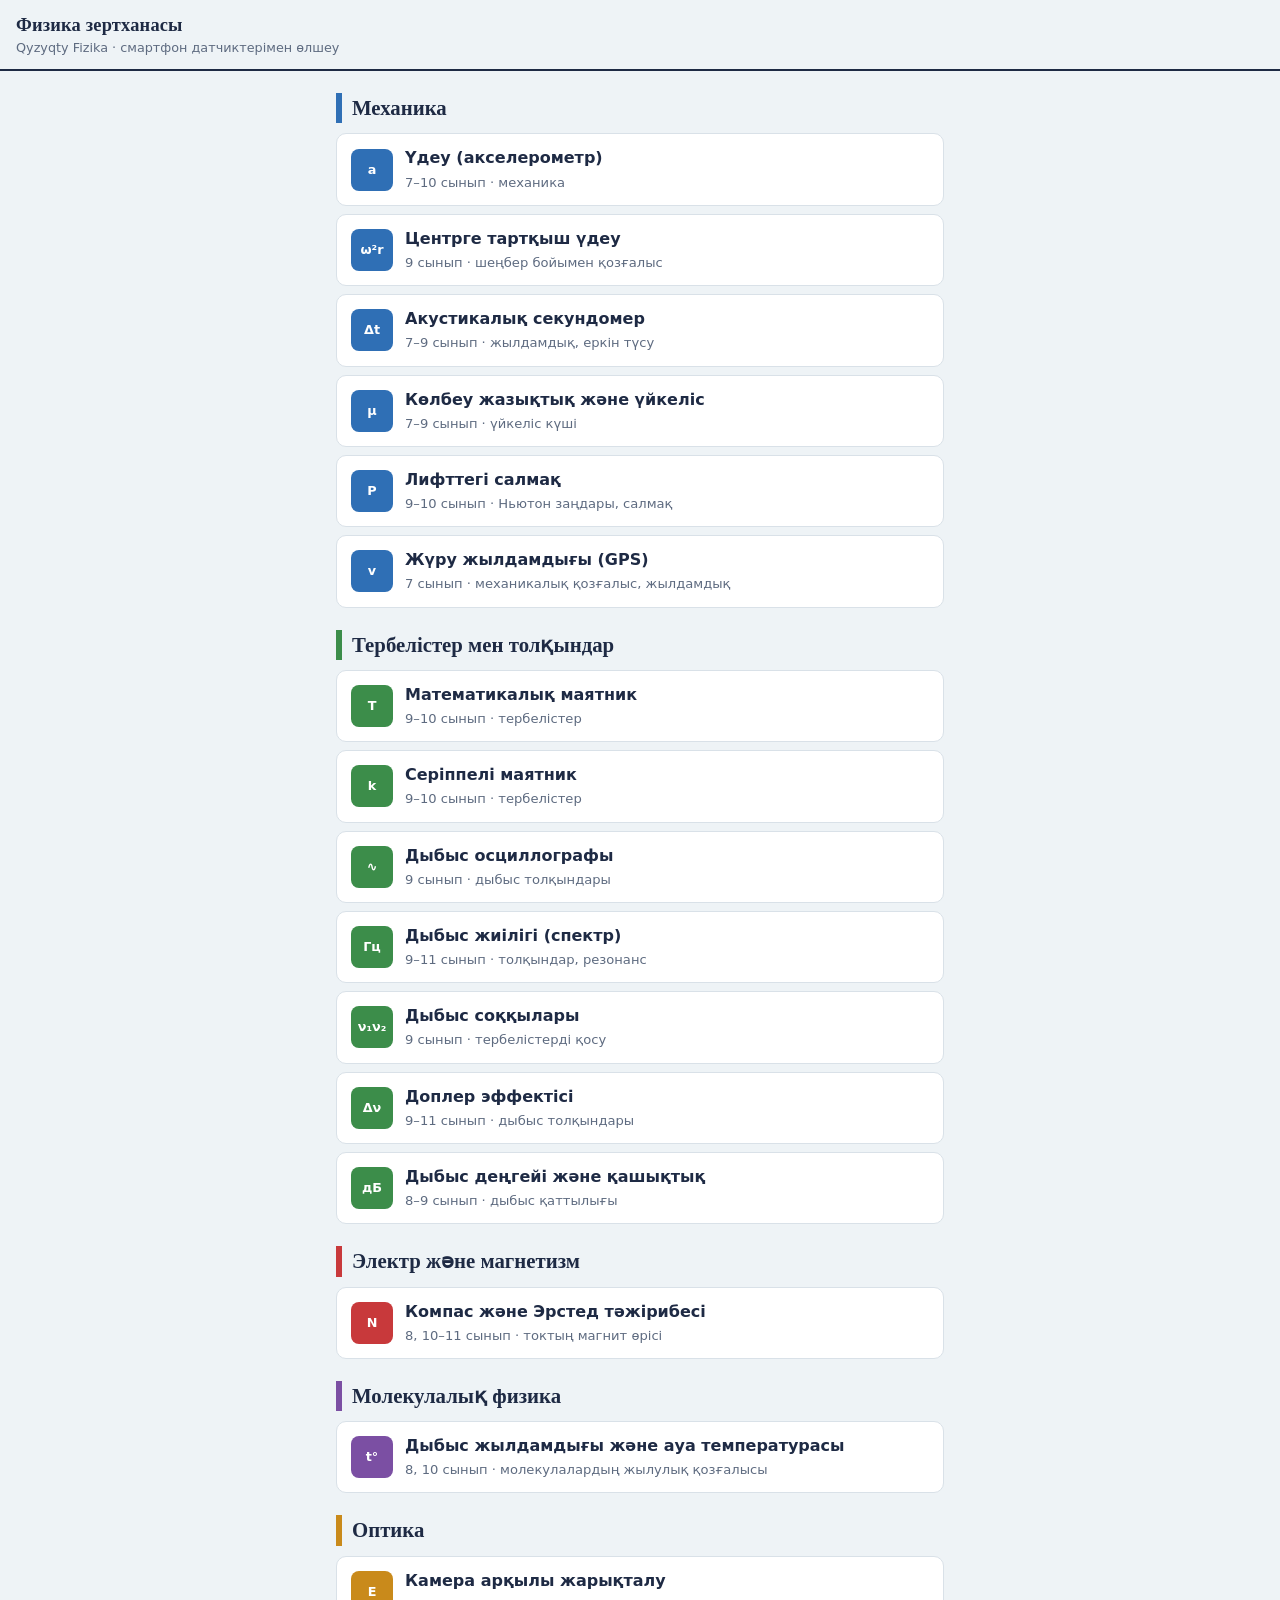
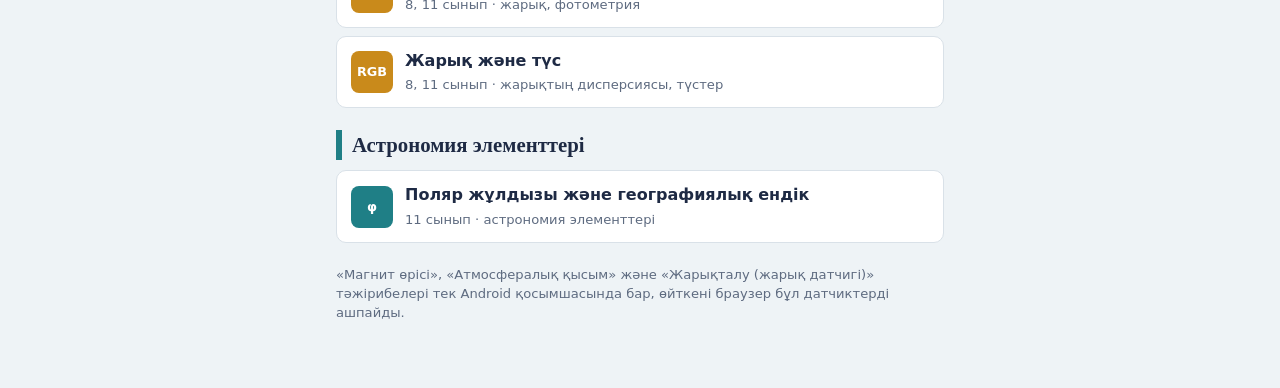
==== index.html @ 21f049c2 "FizLabKZ веб-нұсқасы (айфон үшін PWA) Co-Authored-By: Claude Opus 5.5 <noreply@anthropic.com> Claude" ====
<!DOCTYPE html>
<html lang="kk">
<head>
<meta charset="utf-8">
<meta name="viewport" content="width=device-width, initial-scale=1, maximum-scale=1, user-scalable=no">
<meta name="color-scheme" content="light">
<title>FizLabKZ — физика зертханасы</title>
<meta name="theme-color" content="#EEF3F6">
<meta name="apple-mobile-web-app-capable" content="yes">
<meta name="mobile-web-app-capable" content="yes">
<meta name="apple-mobile-web-app-title" content="FizLabKZ">
<meta name="apple-mobile-web-app-status-bar-style" content="default">
<link rel="manifest" href="manifest.webmanifest">
<link rel="icon" href="icon-192.png">
<link rel="apple-touch-icon" href="apple-touch-icon.png">
<style>
:root{
  --paper:#EEF3F6; --sheet:#FFFFFF; --ink:#1E2A44; --muted:#5E6B80;
  --grid:#D3E2EC; --grid2:#AFC8D8; --line:#D9E1E8;
  --blue:#2F6FB5; --red:#C8393B; --green:#3C8D4A; --violet:#7B4FA3; --ochre:#C98A1B;
  --sec:var(--blue);
}
*{box-sizing:border-box;margin:0;padding:0;-webkit-tap-highlight-color:transparent}
html,body{background:var(--paper);color:var(--ink);font-family:system-ui,Roboto,"Segoe UI",sans-serif;font-size:16px;line-height:1.45}
body{padding-bottom:40px}
button,input{font:inherit;color:inherit}
header{position:sticky;top:0;z-index:5;background:var(--paper);border-bottom:2px solid var(--ink);padding:12px 16px;display:flex;align-items:center;gap:12px}
header h1{font-family:"Noto Serif",Georgia,serif;font-size:1.15rem;font-weight:700;letter-spacing:.01em}
header p{font-size:.8rem;color:var(--muted)}
#back{display:none;border:2px solid var(--ink);background:var(--sheet);width:40px;height:40px;border-radius:50%;font-size:1.2rem;line-height:1}
main{max-width:640px;margin:0 auto;padding:16px}

/* home */
.sec{margin:6px 0 22px}
.sec h2{font-family:"Noto Serif",Georgia,serif;font-size:1.3rem;border-left:6px solid var(--c);padding-left:10px;margin-bottom:10px}
.sec .note{font-size:.85rem;color:var(--muted);margin:-4px 0 10px 16px}
.item{display:flex;width:100%;text-align:left;align-items:center;gap:12px;background:var(--sheet);border:1px solid var(--line);border-radius:10px;padding:12px 14px;margin-bottom:8px}
.item .ic{flex:0 0 42px;height:42px;border-radius:8px;display:grid;place-items:center;font-weight:700;color:#fff;background:var(--c);font-size:.8rem;text-align:center;line-height:1.1}
.item b{display:block;font-size:1rem}
.item span{font-size:.82rem;color:var(--muted)}

/* experiment */
.exp h2{font-family:"Noto Serif",Georgia,serif;font-size:1.45rem;line-height:1.25;margin-bottom:4px}
.exp .meta{font-size:.85rem;color:var(--muted);margin-bottom:12px}
details{background:var(--sheet);border:1px solid var(--line);border-radius:10px;padding:10px 14px;margin-bottom:10px}
summary{font-weight:600;cursor:pointer}
details p,details li{font-size:.92rem;margin-top:6px}
details ol{padding-left:20px}
.formula{font-family:"Noto Serif",Georgia,serif;font-style:italic;background:var(--paper);border-radius:6px;padding:4px 8px;display:inline-block;margin-top:6px}
.ctrl{display:flex;gap:8px;margin:12px 0 8px;flex-wrap:wrap}
.btn{border:2px solid var(--ink);background:var(--sheet);border-radius:999px;padding:10px 18px;font-weight:600}
.btn.main{background:var(--sec);border-color:var(--sec);color:#fff;flex:1}
.btn.main.on{background:var(--ink);border-color:var(--ink)}
.btn:disabled{opacity:.4}
.status{font-size:.85rem;color:var(--muted);min-height:1.2em;margin-bottom:8px}
.status.err{color:var(--red);font-weight:600}
.ro-grid{display:grid;grid-template-columns:repeat(auto-fit,minmax(130px,1fr));gap:8px;margin-bottom:10px}
.ro{background:var(--sheet);border:1px solid var(--line);border-top:4px solid var(--sec);border-radius:8px;padding:8px 10px}
.ro-l{font-size:.78rem;color:var(--muted)}
.ro-v span{font-size:1.5rem;font-weight:700;font-variant-numeric:tabular-nums}
.ro-v small{font-size:.8rem;color:var(--muted);margin-left:4px}
.ro.big .ro-v span{font-size:2rem;color:var(--sec)}
canvas{display:block;width:100%;background:var(--sheet);border:1px solid var(--grid2);border-radius:8px;margin-bottom:6px}
.legend{display:flex;gap:12px;flex-wrap:wrap;font-size:.8rem;margin-bottom:12px}
.legend i{display:inline-block;width:14px;height:4px;border-radius:2px;margin-right:4px;vertical-align:middle}
.inp{display:flex;align-items:center;gap:8px;background:var(--sheet);border:1px solid var(--line);border-radius:8px;padding:8px 12px;margin-bottom:8px}
.inp span{flex:1;font-size:.9rem}
.inp input{width:96px;border:none;border-bottom:2px solid var(--sec);background:transparent;text-align:right;font-size:1.1rem;font-weight:600;padding:2px}
.inp em{font-style:normal;color:var(--muted);width:40px;font-size:.85rem}
.chk{display:flex;align-items:center;gap:10px;font-size:.9rem;margin-bottom:8px}
.chk input{width:20px;height:20px;accent-color:var(--sec)}
.level{height:10px;background:var(--paper);border-radius:5px;overflow:hidden;margin-bottom:10px;position:relative}
.level div{height:100%;width:0;background:var(--sec)}
.level s{position:absolute;top:-2px;bottom:-2px;width:2px;background:var(--red)}
.log{background:var(--sheet);border:1px solid var(--line);border-radius:8px;padding:8px 12px;font-size:.9rem;font-variant-numeric:tabular-nums}
.log div{padding:3px 0;border-bottom:1px dashed var(--line)}
.log div:last-child{border:none}
.hint{font-size:.82rem;color:var(--muted);margin:4px 0 10px}
.swatch{height:44px;border-radius:8px;border:1px solid var(--grid2);margin-bottom:10px}
.status.info{color:var(--green);font-weight:600}
.install{background:var(--sheet);border:2px dashed var(--blue);border-radius:10px;padding:10px 14px;font-size:.88rem;margin-bottom:16px}
.install b{display:block;margin-bottom:2px}
header{padding-top:max(12px,env(safe-area-inset-top))}
input[type=range]{width:100%;accent-color:var(--sec);margin-bottom:10px}
</style>
</head>
<body>
<header>
  <button id="back" aria-label="Артқа">‹</button>
  <div><h1 id="htitle">Физика зертханасы</h1><p id="hsub">Qyzyqty Fizika · смартфон датчиктерімен өлшеу</p></div>
</header>
<main id="app"></main>

<script>
"use strict";
/* ---------- helpers ---------- */
const $app=document.getElementById('app');
function el(tag,cls,html){const e=document.createElement(tag);if(cls)e.className=cls;if(html!=null)e.innerHTML=html;return e;}
function fmt(v,d){return (v==null||!isFinite(v))?'—':v.toFixed(d);}
const DEG=Math.PI/180;

/* ---------- graph on millimetre paper ---------- */
class Graph{
  constructor(parent,series,opt){
    opt=opt||{};this.series=series;this.win=opt.win||10;this.unit=opt.unit||'';
    this.c=el('canvas');this.c.style.height=(opt.h||200)+'px';parent.appendChild(this.c);
    if(series.length>1||series[0].name){const lg=el('div','legend');series.forEach(s=>{lg.appendChild(el('span','',`<i style="background:${s.color}"></i>${s.name}`));});parent.appendChild(lg);}
    this.ctx=this.c.getContext('2d');this.clear();
  }
  size(){const r=this.c.getBoundingClientRect(),d=window.devicePixelRatio||1;
    if(this.c.width!==Math.round(r.width*d)){this.c.width=Math.round(r.width*d);this.c.height=Math.round(r.height*d);}
    this.ctx.setTransform(d,0,0,d,0,0);this.w=r.width;this.h=r.height;}
  clear(){this.t=[];this.d=this.series.map(()=>[]);this.dirty=true;}
  push(t,vals){this.t.push(t);vals.forEach((v,i)=>this.d[i].push(v));
    while(this.t.length&&this.t[0]<t-this.win){this.t.shift();this.d.forEach(a=>a.shift());}this.dirty=true;}
  paper(){const g=this.ctx,w=this.w,h=this.h;g.clearRect(0,0,w,h);
    for(let x=0;x<w;x+=8){g.strokeStyle=(x%40===0)?'#AFC8D8':'#E2ECF2';g.lineWidth=1;g.beginPath();g.moveTo(x+.5,0);g.lineTo(x+.5,h);g.stroke();}
    for(let y=0;y<h;y+=8){g.strokeStyle=(y%40===0)?'#AFC8D8':'#E2ECF2';g.beginPath();g.moveTo(0,y+.5);g.lineTo(w,y+.5);g.stroke();}}
  draw(){if(!this.dirty)return;this.dirty=false;this.size();this.paper();
    const g=this.ctx,w=this.w,h=this.h,n=this.t.length;if(n<2)return;
    let mn=Infinity,mx=-Infinity;this.d.forEach(a=>a.forEach(v=>{if(isFinite(v)){if(v<mn)mn=v;if(v>mx)mx=v;}}));
    if(!isFinite(mn))return;if(mx-mn<1e-6){mx+=.5;mn-=.5;}const pad=(mx-mn)*.1;mn-=pad;mx+=pad;
    const t0=this.t[n-1]-this.win,X=t=>(t-t0)/this.win*w,Y=v=>h-(v-mn)/(mx-mn)*h;
    if(mn<0&&mx>0){g.strokeStyle='#1E2A44';g.lineWidth=1;g.beginPath();g.moveTo(0,Y(0));g.lineTo(w,Y(0));g.stroke();}
    this.d.forEach((a,i)=>{g.strokeStyle=this.series[i].color;g.lineWidth=2;g.beginPath();
      for(let k=0;k<n;k++){const x=X(this.t[k]),y=Y(a[k]);k?g.lineTo(x,y):g.moveTo(x,y);}g.stroke();});
    g.fillStyle='#1E2A44';g.font='11px system-ui';g.fillText(mx.toFixed(2)+' '+this.unit,4,12);g.fillText(mn.toFixed(2),4,h-4);
    g.fillText(this.win+' с',w-28,h-4);}
}

/* scatter plot with fit through origin: y = k·x */
class Scatter{
  constructor(parent,opt){this.opt=opt;this.c=el('canvas');this.c.style.height=(opt.h||220)+'px';parent.appendChild(this.c);this.ctx=this.c.getContext('2d');this.pts=[];this.dirty=true;}
  add(x,y){this.pts.push([x,y]);this.dirty=true;}
  clear(){this.pts=[];this.dirty=true;}
  get k(){let sxy=0,sxx=0;this.pts.forEach(([x,y])=>{sxy+=x*y;sxx+=x*x;});return sxx>0?sxy/sxx:null;}
  draw(){if(!this.dirty)return;this.dirty=false;Graph.prototype.size.call(this);Graph.prototype.paper.call(this);
    const g=this.ctx,w=this.w,h=this.h,m=28;g.fillStyle='#1E2A44';g.font='11px system-ui';
    g.fillText(this.opt.ylab,4,12);g.fillText(this.opt.xlab,w-g.measureText(this.opt.xlab).width-4,h-4);
    g.strokeStyle='#1E2A44';g.lineWidth=1.5;g.beginPath();g.moveTo(m,4);g.lineTo(m,h-m);g.lineTo(w-4,h-m);g.stroke();
    if(!this.pts.length)return;let mx=0,my=0;this.pts.forEach(([x,y])=>{mx=Math.max(mx,x);my=Math.max(my,y);});mx*=1.1;my*=1.1;
    const X=x=>m+x/mx*(w-m-8),Y=y=>h-m-y/my*(h-m-8);const k=this.k;
    if(k!=null){g.strokeStyle=this.opt.color;g.setLineDash([6,4]);g.beginPath();g.moveTo(X(0),Y(0));g.lineTo(X(mx),Y(k*mx));g.stroke();g.setLineDash([]);}
    g.fillStyle=this.opt.color;this.pts.forEach(([x,y])=>{g.beginPath();g.arc(X(x),Y(y),3.5,0,7);g.fill();});
    g.fillStyle='#1E2A44';g.fillText(mx.toPrecision(3),w-40,h-m+14);g.fillText(my.toPrecision(3),m+4,14);}
}

/* ---------- UI builders ---------- */
function readouts(parent,defs){const g=el('div','ro-grid'),map={};
  defs.forEach(d=>{const b=el('div','ro'+(d.big?' big':''),`<div class="ro-l">${d.label}</div><div class="ro-v"><span>—</span><small>${d.unit||''}</small></div>`);g.appendChild(b);map[d.id]=[b.querySelector('span'),d.dig==null?2:d.dig];});
  parent.appendChild(g);return (id,v)=>{const [s,dg]=map[id];s.textContent=fmt(v,dg);};}
function numInput(parent,label,val,unit){const w=el('label','inp',`<span>${label}</span><input type="number" step="any" inputmode="decimal" value="${val}"><em>${unit}</em>`);parent.appendChild(w);const i=w.querySelector('input');return ()=>parseFloat(String(i.value).replace(',','.'));}
function checkbox(parent,label){const w=el('label','chk',`<input type="checkbox"> ${label}`);parent.appendChild(w);return w.querySelector('input');}
function button(parent,text,cls){const b=el('button','btn'+(cls?' '+cls:''),text);parent.appendChild(b);return b;}

/* ---------- sensors ---------- */
const Motion={subs:new Set(),last:0,on:false,
  handler(e){Motion.last=performance.now();Motion.subs.forEach(f=>f(e));},
  async sub(f){if(window.DeviceMotionEvent&&typeof DeviceMotionEvent.requestPermission==='function'){let r='granted';try{r=await DeviceMotionEvent.requestPermission();}catch(e){}
      if(r!=='granted')throw uerr('Қозғалыс датчигіне рұқсат берілмеді. Safari-ді толық жауып, бетті қайта ашып, «Рұқсат ету» басыңыз.');}
    this.subs.add(f);if(!this.on){window.addEventListener('devicemotion',this.handler);this.on=true;}},
  unsub(f){this.subs.delete(f);}};

const Mic={ctx:null,stream:null,src:null,
  async open(){if(this.ctx){await this.ctx.resume();return;}
    if(!navigator.mediaDevices||!navigator.mediaDevices.getUserMedia)throw uerr('Бұл браузерде микрофон қолжетімсіз. Бетті https:// арқылы ашыңыз.');
    const ctx=new (window.AudioContext||window.webkitAudioContext)();ctx.resume();
    try{this.stream=await navigator.mediaDevices.getUserMedia({audio:{echoCancellation:false,noiseSuppression:false,autoGainControl:false}});}
    catch(e){ctx.close();throw uerr('Микрофонға рұқсат берілмеді. Телефон баптауларынан осы бет үшін микрофон рұқсатын қосыңыз.');}
    this.ctx=ctx;await ctx.resume();this.src=this.ctx.createMediaStreamSource(this.stream);},
  close(){if(this.stream)this.stream.getTracks().forEach(t=>t.stop());if(this.ctx)this.ctx.close();this.ctx=this.stream=this.src=null;}};

/* App Inventor bridge: WebViewString = "Bx,By,Bz;lux;hPa" */
const Bridge={
  ok(){return !!(window.AppInventor&&window.AppInventor.getWebViewString);},
  raw(){if(!this.ok())return null;try{return String(window.AppInventor.getWebViewString()||'');}catch(e){return null;}},
  read(){const s=this.raw();if(s==null)return null;
    const p=s.split(/[;,]/).map(x=>parseFloat(String(x).trim().replace(/\s/g,''))),m=p.slice(0,3);
    return {mag:(m.length===3&&m.every(isFinite))?m:null,lux:p[3],hpa:p[4]};},
  diag(){const s=this.raw();if(s==null)return ' (Қосымша App Inventor-ден тыс ашылған.)';return s?' Келген дерек: «'+s.slice(0,80)+'»':' Блоктардан ешқандай дерек келмей тұр (Clock1.Timer жұмыс істемейді).';}};

/* period from zero crossings with hysteresis */
class Period{
  constructor(minAmp){this.minAmp=minAmp;this.reset();}
  reset(){this.buf=[];this.lastUp=null;this.ps=[];this.st=0;this.amp=0;}
  push(t,v){this.buf.push([t,v]);while(this.buf[0][0]<t-4)this.buf.shift();
    let s=0,mx=-Infinity,mn=Infinity;for(const b of this.buf){s+=b[1];if(b[1]>mx)mx=b[1];if(b[1]<mn)mn=b[1];}
    const mean=s/this.buf.length;this.amp=(mx-mn)/2;if(this.amp<this.minAmp)return;
    const d=v-mean,hy=this.amp*.25;
    if(this.st<=0&&d>hy){if(this.st===-1){if(this.lastUp!=null){const p=t-this.lastUp;if(p>.12&&p<20){this.ps.push(p);if(this.ps.length>12)this.ps.shift();}}this.lastUp=t;}this.st=1;}
    else if(this.st>=0&&d<-hy)this.st=-1;}
  get T(){if(this.ps.length<2)return null;const s=[...this.ps].sort((a,b)=>a-b);return s[Math.floor(s.length/2)];}}

/* ---------- experiments ---------- */
const C={x:'#C8393B',y:'#3C8D4A',z:'#2F6FB5',n:'#1E2A44'};
const EXP={};

EXP.acc={title:'Үдеу (акселерометр)',grade:'7–10 сынып · механика',icon:'a',
  theory:'<p>Акселерометр телефонның үш осі бойынша үдеуін өлшейді. Телефон тыныш жатқанда да ол шамамен 9,8 м/с² көрсетеді, себебі датчик ауырлық күшінің әсерін сезеді.</p><p class="formula">|a| = √(aₓ² + a_y² + a_z²)</p>',
  steps:['Телефонды үстелге жатқызып, «Бастау» басыңыз: z осі бойынша ≈ 9,8 м/с² шығады.','«g-сыз» белгісін қойып, телефонды қолмен алға-артқа жылжытыңыз.','Лифтпен көтерілгенде немесе тоқтағанда үдеудің өзгерісін бақылаңыз.'],
  build(root,ui){const nog=checkbox(root,'g-сыз (тек қозғалыс үдеуі)');const set=readouts(root,[{id:'x',label:'aₓ',unit:'м/с²'},{id:'y',label:'a_y',unit:'м/с²'},{id:'z',label:'a_z',unit:'м/с²'},{id:'n',label:'|a|',unit:'м/с²',big:1},{id:'m',label:'|a| максимум',unit:'м/с²'}]);
    const gr=new Graph(root,[{name:'x',color:C.x},{name:'y',color:C.y},{name:'z',color:C.z},{name:'|a|',color:C.n}],{unit:'м/с²'});let max=0;
    const f=e=>{const a=(nog.checked&&e.acceleration&&e.acceleration.x!=null)?e.acceleration:e.accelerationIncludingGravity;if(!a||a.x==null)return;
      const n=Math.hypot(a.x,a.y,a.z);max=Math.max(max,n);gr.push(performance.now()/1000,[a.x,a.y,a.z,n]);set('x',a.x);set('y',a.y);set('z',a.z);set('n',n);set('m',max);};
    return {motion:1,start(){max=0;gr.clear();return Motion.sub(f);},stop(){Motion.unsub(f);},frame(){gr.draw();}};}};

EXP.centr={title:'Центрге тартқыш үдеу',grade:'9 сынып · шеңбер бойымен қозғалыс',icon:'ω²r',
  theory:'<p>Шеңбер бойымен айналған денеде центрге бағытталған үдеу пайда болады. Гироскоп бұрыштық жылдамдықты, акселерометр үдеуді өлшейді, ал олардың қатынасынан айналу радиусы табылады.</p><p class="formula">a = ω²·r</p>',
  steps:['Телефонды айналмалы орындыққа немесе табаққа центрден алысырақ жатқызыңыз.','«Бастау» басып, жылдамдықты біртіндеп өзгерте отырып айналдырыңыз.','Нүктелер түзу сызыққа жатады: оның еңісі — радиус r. Сызғышпен өлшенген мәнмен салыстырыңыз.'],
  build(root){const set=readouts(root,[{id:'w',label:'ω',unit:'рад/с'},{id:'a',label:'a',unit:'м/с²'},{id:'r',label:'r = a/ω² (нүктелер бойынша)',unit:'см',big:1},{id:'n',label:'нүкте саны',unit:'',dig:0}]);
    const sc=new Scatter(root,{xlab:'ω², рад²/с²',ylab:'a, м/с²',color:'#2F6FB5'});let w=0,a=0,lastT=0;
    const f=e=>{const r=e.rotationRate;if(!r||r.alpha==null)return;const wn=Math.hypot(r.alpha,r.beta,r.gamma)*DEG;
      let an;if(e.acceleration&&e.acceleration.x!=null)an=Math.hypot(e.acceleration.x,e.acceleration.y,e.acceleration.z);else{const g=e.accelerationIncludingGravity;an=Math.hypot(g.x,g.y);}
      w+=(wn-w)*.2;a+=(an-a)*.2;set('w',w);set('a',a);const t=performance.now();
      if(w>1.5&&t-lastT>150){lastT=t;sc.add(w*w,a);const k=sc.k;set('r',k==null?null:k*100);set('n',sc.pts.length);}};
    const ctrl=el('div','ctrl');const clr=button(ctrl,'Нүктелерді өшіру');root.appendChild(ctrl);clr.onclick=()=>{sc.clear();set('r',null);set('n',0);};
    return {motion:1,start(){return Motion.sub(f);},stop(){Motion.unsub(f);},frame(){sc.draw();}};}};

EXP.watch={title:'Акустикалық секундомер',grade:'7–9 сынып · жылдамдық, еркін түсу',icon:'Δt',
  theory:'<p>Телефон екі қатты дыбыстың (шапалақ, соққы) арасындағы уақытты мыңнан бір секунд дәлдікпен өлшейді. Уақыт пен қашықтықтан жылдамдықты, ал құлау биіктігінен еркін түсу үдеуін есептейміз.</p><p class="formula">v = s / Δt,&nbsp;&nbsp; g = 2h / Δt²</p>',
  steps:['Қашықтықты (немесе құлау биіктігін) метрмен енгізіңіз.','«Бастау» басып, дыбыс деңгейі шегін (қызыл сызық) бөлмедегі шудан жоғары қойыңыз.','Жылдамдық: дене бастапқы нүктеден шыққанда бір соққы, соңғы нүктеге жеткенде екінші соққы.','Еркін түсу: денені ұстап тұрған қолды қатты шапалақтап босатыңыз, дене еденге түскен дыбыс екінші белгі болады.'],
  build(root){const S=numInput(root,'Қашықтық / биіктік s','1.00','м');
    root.appendChild(el('div','ro-l','Сезгіштік шегі'));const th=el('input');th.type='range';th.min=.03;th.max=.9;th.step=.01;th.value=.3;root.appendChild(th);
    const lv=el('div','level','<div></div><s></s>');root.appendChild(lv);const bar=lv.firstChild,mark=lv.lastChild;
    const st=el('div','status');root.appendChild(st);
    const set=readouts(root,[{id:'dt',label:'Δt',unit:'с',big:1,dig:3},{id:'v',label:'v = s/Δt',unit:'м/с'},{id:'g',label:'g = 2s/Δt²',unit:'м/с²'}]);
    const log=el('div','log','<div>Өлшеулер осында жазылады</div>');root.appendChild(log);let rows=[];
    let proc,sink,n0=0,t1=null,dead=0,peak=0;
    const upd=()=>{mark.style.left=(th.value/1*100)+'%';};th.oninput=upd;upd();
    return {async start(ui){await Mic.open();const ctx=Mic.ctx,sr=ctx.sampleRate;proc=ctx.createScriptProcessor(1024,1,1);sink=ctx.createGain();sink.gain.value=0;
        Mic.src.connect(proc);proc.connect(sink);sink.connect(ctx.destination);n0=0;t1=null;dead=0;st.textContent='Бірінші дыбысты күтудемін…';
        proc.onaudioprocess=ev=>{const x=ev.inputBuffer.getChannelData(0),thr=+th.value;
          for(let i=0;i<x.length;i++){const v=Math.abs(x[i]);if(v>peak)peak=v;const n=n0+i;if(n<dead)continue;
            if(v>thr){const t=n/sr;dead=n+Math.round(.1*sr);
              if(t1==null){t1=t;st.textContent='Екінші дыбысты күтудемін…';}
              else{const dt=t-t1,s=S();t1=null;dead=n+Math.round(.6*sr);st.textContent='Дайын. Келесі өлшеу үшін қайтадан бірінші дыбыс.';
                set('dt',dt);set('v',s/dt);set('g',2*s/(dt*dt));rows.unshift(`Δt = ${dt.toFixed(3)} с · v = ${(s/dt).toFixed(2)} м/с · g = ${(2*s/dt/dt).toFixed(2)} м/с²`);rows=rows.slice(0,8);log.innerHTML=rows.map(r=>`<div>${r}</div>`).join('');}}}
          n0+=x.length;};},
      stop(){if(proc){proc.onaudioprocess=null;proc.disconnect();sink.disconnect();}Mic.close();st.textContent='';},
      frame(){bar.style.width=Math.min(100,peak*100)+'%';peak*=.85;}};}};

EXP.pend={title:'Математикалық маятник',grade:'9–10 сынып · тербелістер',icon:'T',
  theory:'<p>Жіпке ілінген телефон тербелгенде гироскоп бұрыштық жылдамдықтың периодты өзгерісін көрсетеді. Периодты өлшеп, жіптің ұзындығын біле отырып, еркін түсу үдеуін есептейміз.</p><p class="formula">T = 2π√(L/g) &nbsp;⇒&nbsp; g = 4π²L / T²</p>',
  steps:['Телефонды мықты жіпке (немесе қапшыққа салып) іліңіз. L — ілу нүктесінен телефонның ортасына дейінгі қашықтық.','L мәнін енгізіп, «Бастау» басыңыз.','Маятникті шағын бұрышқа (15°-тан аз) ауытқытып, босатыңыз. 5–6 тербелістен кейін нәтиже тұрақталады.','L-ді өзгертіп, T² пен L арасындағы тәуелділікті зерттеңіз.'],
  build(root){const L=numInput(root,'Жіп ұзындығы L','0.50','м');
    const set=readouts(root,[{id:'T',label:'Период T',unit:'с',big:1,dig:3},{id:'g',label:'g',unit:'м/с²',big:1},{id:'e',label:'9,81-ден айырмашылық',unit:'%',dig:1},{id:'n',label:'өлшенген период',unit:'',dig:0}]);
    const gr=new Graph(root,[{name:'ω (гироскоп)',color:'#3C8D4A'}],{unit:'°/с'});const P=[new Period(8),new Period(8),new Period(8)];
    const f=e=>{const r=e.rotationRate;if(!r||r.alpha==null)return;const t=performance.now()/1000,v=[r.alpha,r.beta,r.gamma];P.forEach((p,i)=>p.push(t,v[i]));
      let b=0;for(let i=1;i<3;i++)if(P[i].amp>P[b].amp)b=i;gr.push(t,[v[b]]);const T=P[b].T;set('T',T);set('n',P[b].ps.length);
      if(T){const g=4*Math.PI*Math.PI*L()/(T*T);set('g',g);set('e',(g-9.81)/9.81*100);}};
    return {motion:1,start(){P.forEach(p=>p.reset());gr.clear();return Motion.sub(f);},stop(){Motion.unsub(f);},frame(){gr.draw();}};}};

EXP.spring={title:'Серіппелі маятник',grade:'9–10 сынып · тербелістер',icon:'k',
  theory:'<p>Серіппеге ілінген жүк тербелгенде акселерометр үдеудің периодты өзгерісін тіркейді. Период пен массадан серіппенің қатаңдығы табылады.</p><p class="formula">T = 2π√(m/k) &nbsp;⇒&nbsp; k = 4π²m / T²</p>',
  steps:['Телефонды жүкпен бірге серіппеге (резеңке жгутқа) мықтап бекітіңіз. m — телефон мен жүктің жалпы массасы.','Массаны енгізіп, «Бастау» басыңыз.','Жүкті тік бағытта 2–3 см тартып, босатыңыз.','Массаны өзгертіп, T² ∝ m тәуелділігін тексеріңіз.'],
  build(root){const M=numInput(root,'Масса m','0.25','кг');
    const set=readouts(root,[{id:'T',label:'Период T',unit:'с',big:1,dig:3},{id:'k',label:'Қатаңдық k',unit:'Н/м',big:1},{id:'f',label:'Жиілік ν = 1/T',unit:'Гц'}]);
    const gr=new Graph(root,[{name:'|a|',color:C.n}],{unit:'м/с²'});const P=new Period(.15);
    const f=e=>{const a=e.accelerationIncludingGravity;if(!a||a.x==null)return;const t=performance.now()/1000,n=Math.hypot(a.x,a.y,a.z);P.push(t,n);gr.push(t,[n]);
      const T=P.T;set('T',T);if(T){set('k',4*Math.PI*Math.PI*M()/(T*T));set('f',1/T);}};
    return {motion:1,start(){P.reset();gr.clear();return Motion.sub(f);},stop(){Motion.unsub(f);},frame(){gr.draw();}};}};

EXP.scope={title:'Дыбыс осциллографы',grade:'9 сынып · дыбыс толқындары',icon:'∿',
  theory:'<p>Микрофон ауа қысымының тербелісін электр сигналына айналдырады. Экранда дыбыс толқынының пішіні көрінеді: амплитудасы — қаттылығы, периоды — биіктігі (тоны).</p><p class="formula">ν = 1 / T</p>',
  steps:['«Бастау» басып, микрофонға рұқсат беріңіз.','Камертонды соғыңыз, ысқырыңыз немесе «ууу» деп созыңыз. Таза тон синусоида береді.','«Қатыру» арқылы суретті тоқтатып, периодты торкөз арқылы бағалаңыз.'],
  build(root){const set=readouts(root,[{id:'f',label:'Жиілік (шамамен)',unit:'Гц',big:1,dig:0},{id:'A',label:'Амплитуда',unit:'',dig:3}]);
    const cv=el('canvas');cv.style.height='220px';root.appendChild(cv);const g=cv.getContext('2d');const ctrl=el('div','ctrl');const fr=button(ctrl,'Қатыру');root.appendChild(ctrl);
    let an,buf,frozen=false;fr.onclick=()=>{frozen=!frozen;fr.textContent=frozen?'Жалғастыру':'Қатыру';};const obj={size:Graph.prototype.size,paper:Graph.prototype.paper,c:cv,ctx:g};
    return {async start(){await Mic.open();an=Mic.ctx.createAnalyser();an.fftSize=4096;Mic.src.connect(an);buf=new Float32Array(an.fftSize);},
      stop(){Mic.close();an=null;},
      frame(){if(!an||frozen)return;an.getFloatTimeDomainData(buf);obj.size();obj.paper();const w=obj.w,h=obj.h,sr=Mic.ctx.sampleRate;
        let A=0;for(const v of buf)A=Math.max(A,Math.abs(v));set('A',A);
        let s=0;for(let i=1;i<buf.length/2;i++)if(buf[i-1]<0&&buf[i]>=0){s=i;break;}
        const N=Math.round(sr*.01);const sc=Math.max(A,.02);g.strokeStyle='#C8393B';g.lineWidth=2;g.beginPath();
        for(let i=0;i<N&&s+i<buf.length;i++){const x=i/N*w,y=h/2-buf[s+i]/sc*h*.45;i?g.lineTo(x,y):g.moveTo(x,y);}g.stroke();
        g.fillStyle='#1E2A44';g.font='11px system-ui';g.fillText('10 мс',w-40,h-4);
        let c=0,st=0,first=-1,last=-1;const hy=A*.2;for(let i=0;i<buf.length;i++){if(st<=0&&buf[i]>hy){if(st===-1){if(first<0)first=i;else{last=i;c++;}}st=1;}else if(st>=0&&buf[i]<-hy)st=-1;}
        set('f',(A>.01&&c>0)?c*sr/(last-first):null);}};}};

EXP.spec={title:'Дыбыс жиілігі (спектр)',grade:'9–11 сынып · толқындар, резонанс',icon:'Гц',
  theory:'<p>Кез келген дыбыс әртүрлі жиіліктегі тербелістердің қосындысы. Фурье талдауы оларды бөліп көрсетеді: ең биік шың — негізгі тон. Дыбыс жылдамдығын біле отырып, толқын ұзындығын табамыз.</p><p class="formula">λ = v / ν,&nbsp;&nbsp; v ≈ 343 м/с (20 °C)</p>',
  steps:['«Бастау» басып, дыбыс көзін (камертон, бөтелкеге үрлеу, музыкалық аспап) микрофонға жақындатыңыз.','Негізгі жиілік пен толқын ұзындығын жазып алыңыз.','Бөтелкедегі су деңгейін өзгертіп, резонанс жиілігінің қалай өзгеретінін зерттеңіз.'],
  build(root){const set=readouts(root,[{id:'f',label:'Негізгі жиілік ν',unit:'Гц',big:1,dig:1},{id:'l',label:'Толқын ұзындығы λ',unit:'см',dig:1}]);
    const cv=el('canvas');cv.style.height='220px';root.appendChild(cv);const g=cv.getContext('2d');const obj={size:Graph.prototype.size,paper:Graph.prototype.paper,c:cv,ctx:g};
    let fmax=4000;const ctrl=el('div','ctrl');[1000,4000,10000].forEach(v=>{const b=button(ctrl,'0–'+(v/1000)+' кГц');b.onclick=()=>fmax=v;});root.appendChild(ctrl);
    let an,db;return {async start(){await Mic.open();an=Mic.ctx.createAnalyser();an.fftSize=8192;an.smoothingTimeConstant=.5;Mic.src.connect(an);db=new Float32Array(an.frequencyBinCount);},
      stop(){Mic.close();an=null;},
      frame(){if(!an)return;an.getFloatFrequencyData(db);obj.size();obj.paper();const w=obj.w,h=obj.h,bw=Mic.ctx.sampleRate/an.fftSize,K=Math.min(db.length-1,Math.floor(fmax/bw));
        let pk=2;for(let i=3;i<K;i++)if(db[i]>db[pk])pk=i;g.fillStyle='#7B4FA3';g.beginPath();g.moveTo(0,h);
        for(let i=0;i<=K;i++){const v=Math.max(0,(db[i]+110)/90);g.lineTo(i/K*w,h-Math.min(1,v)*h);}g.lineTo(w,h);g.fill();
        g.fillStyle='#1E2A44';g.font='11px system-ui';g.fillText('0',2,h-4);g.fillText(fmax+' Гц',w-54,h-4);
        if(db[pk]>-75){const a=db[pk-1],b=db[pk],c=db[pk+1],d=.5*(a-c)/(a-2*b+c||1);const f=(pk+d)*bw;set('f',f);set('l',34300/f);
          g.strokeStyle='#C8393B';g.beginPath();g.moveTo(pk/K*w,0);g.lineTo(pk/K*w,h);g.stroke();}else{set('f',null);set('l',null);}}};}};

EXP.mag={title:'Магнит өрісі (магнитометр)',grade:'8, 10–11 сынып · магнит өрісі, ток',icon:'B',
  theory:'<p>Магнитометр магнит индукциясын микротесламен өлшейді. Жердің магнит өрісі шамамен 25–65 мкТл. «Нөлге келтіру» Жер өрісін алып тастап, тек магниттің немесе токтың өрісін көрсетеді.</p><p class="formula">Түзу ток өрісі: B = μ₀I / (2πr)</p>',
  steps:['Магниттерден алыс жерде «Бастау», кейін «Нөлге келтіру» басыңыз.','Тұрақты магнитті телефонға әртүрлі қашықтықтан жақындатып, B(r) тәуелділігін жазыңыз.','Ток өткізетін сымды телефонның астымен өткізіп, токты қосып-ажыратыңыз.','Компас: телефонды айналдырып, B компоненттерінің өзгерісін бақылаңыз.'],
  build(root){const set=readouts(root,[{id:'x',label:'Bₓ',unit:'мкТл',dig:1},{id:'y',label:'B_y',unit:'мкТл',dig:1},{id:'z',label:'B_z',unit:'мкТл',dig:1},{id:'n',label:'|B|',unit:'мкТл',big:1,dig:1}]);
    const gr=new Graph(root,[{name:'Bₓ',color:C.x},{name:'B_y',color:C.y},{name:'B_z',color:C.z},{name:'|B|',color:C.n}],{unit:'мкТл'});
    const ctrl=el('div','ctrl');const z=button(ctrl,'Нөлге келтіру');root.appendChild(ctrl);let base=[0,0,0],cur=null,tm;z.onclick=()=>{if(cur)base=cur.slice();};
    return {bridge:1,start(ui){gr.clear();tm=setInterval(()=>{const r=Bridge.read();if(!r||!r.mag){ui.err('Магнитометр деректері келмей тұр.'+Bridge.diag());return;}ui.ok();
        cur=r.mag;const b=cur.map((v,i)=>v-base[i]),n=Math.hypot(...b);set('x',b[0]);set('y',b[1]);set('z',b[2]);set('n',n);gr.push(performance.now()/1000,[...b,n]);},60);},
      stop(){clearInterval(tm);},frame(){gr.draw();}};}};

EXP.baro={title:'Атмосфералық қысым және биіктік',grade:'7, 10 сынып · қысым, газ заңдары',icon:'p',
  theory:'<p>Кейбір смартфондарда барометр бар. Биіктікке көтерілген сайын ауа қысымы азаяды: жер бетіне жақын жерде әр 1 гПа шамамен 8,5 м биіктікке сәйкес келеді.</p><p class="formula">Δp = −ρ·g·Δh &nbsp;⇒&nbsp; Δh = −Δp / (ρg),&nbsp; ρ ≈ 1,2 кг/м³</p>',
  steps:['Бірінші қабатта «Бастау», содан кейін «Бастапқы деңгей» басыңыз.','Баспалдақпен жоғары көтеріліп, әр қабатта Δh мәнін жазыңыз.','Нәтижені қабат биіктігімен салыстырыңыз.'],
  build(root){const set=readouts(root,[{id:'p',label:'Қысым p',unit:'гПа',big:1,dig:2},{id:'h',label:'Биіктік өзгерісі Δh',unit:'м',big:1,dig:1}]);
    const gr=new Graph(root,[{name:'p',color:'#7B4FA3'}],{unit:'гПа',win:60});const ctrl=el('div','ctrl');const z=button(ctrl,'Бастапқы деңгей');root.appendChild(ctrl);
    let p0=null,p=null,tm;z.onclick=()=>{p0=p;};
    return {bridge:1,start(ui){gr.clear();tm=setInterval(()=>{const r=Bridge.read();if(!r||!(r.hpa>300)){ui.err('Барометр деректері жоқ. Телефонда барометр болмауы мүмкін.'+Bridge.diag());return;}ui.ok();
        p=p==null?r.hpa:p+(r.hpa-p)*.1;set('p',p);if(p0!=null)set('h',-(p-p0)*100/(1.2*9.81));gr.push(performance.now()/1000,[p]);},100);},
      stop(){clearInterval(tm);},frame(){gr.draw();}};}};

EXP.light={title:'Жарықталу және қашықтық',grade:'8, 11 сынып · жарық, фотометрия',icon:'E',
  theory:'<p>Жарық датчигі жарықталуды люкспен өлшейді. Нүктелік жарық көзінен қашықтаған сайын жарықталу қашықтықтың квадратына кері пропорционал кемиді.</p><p class="formula">E = I / r²</p>',
  steps:['Бөлмені қараңғылап, телефонның экранын (жарық датчигі жоғарғы жақта) шамға қаратыңыз.','Қашықтықты енгізіп, «Нүктені жазу» басыңыз. 5–6 түрлі қашықтықта қайталаңыз.','E мен 1/r² графигі түзу болса, заң орындалады; еңісі — жарық күші I.'],
  build(root){const set=readouts(root,[{id:'E',label:'Жарықталу E',unit:'лк',big:1,dig:0},{id:'I',label:'Жарық күші I (график бойынша)',unit:'кд',dig:2}]);
    const R=numInput(root,'Қашықтық r','0.30','м');const ctrl=el('div','ctrl');const add=button(ctrl,'Нүктені жазу'),clr=button(ctrl,'Өшіру');root.appendChild(ctrl);
    const sc=new Scatter(root,{xlab:'1/r², 1/м²',ylab:'E, лк',color:'#C98A1B'});let E=null,tm;
    add.onclick=()=>{const r=R();if(E!=null&&r>0){sc.add(1/(r*r),E);set('I',sc.k);}};clr.onclick=()=>{sc.clear();set('I',null);};
    return {bridge:1,start(ui){tm=setInterval(()=>{const r=Bridge.read();if(!r||!isFinite(r.lux)){ui.err('Жарық датчигінің деректері келмей тұр.'+Bridge.diag());return;}ui.ok();E=r.lux;set('E',E);},100);},
      stop(){clearInterval(tm);},frame(){sc.draw();}};}};

/* ===================================================================
   v2: айфонда да істейтін жаңа тәжірибелер (браузер датчиктері)
   =================================================================== */
function uerr(m){const e=new Error(m);e.user=1;return e;}
const IS_IOS=/iP(hone|ad|od)/.test(navigator.userAgent)||(navigator.platform==='MacIntel'&&navigator.maxTouchPoints>1);

/* компас (бағыт), iOS: webkitCompassHeading, Android: deviceorientationabsolute */
const Orient={subs:new Set(),on:false,last:0,ev:null,
  handler(e){let h=null;if(e.webkitCompassHeading!=null&&isFinite(e.webkitCompassHeading))h=e.webkitCompassHeading;
    else if(e.absolute&&e.alpha!=null)h=(360-e.alpha)%360;if(h==null)return;Orient.last=performance.now();Orient.subs.forEach(f=>f(h,e));},
  async sub(f){if(window.DeviceOrientationEvent&&typeof DeviceOrientationEvent.requestPermission==='function'){let r='granted';try{r=await DeviceOrientationEvent.requestPermission();}catch(e){}
      if(r!=='granted')throw uerr('Компасқа (бағдар датчигіне) рұқсат берілмеді. Safari-ді толық жауып, бетті қайта ашып, «Рұқсат ету» басыңыз.');}
    this.subs.add(f);if(!this.on){this.ev=('ondeviceorientationabsolute' in window)?'deviceorientationabsolute':'deviceorientation';window.addEventListener(this.ev,this.handler);this.on=true;}},
  unsub(f){this.subs.delete(f);}};

/* дыбыс генераторы */
const Tone={ctx:null,osc:[],
  play(freqs,vol){this.stop();try{if(navigator.audioSession)navigator.audioSession.type='playback';}catch(e){}
    const AC=window.AudioContext||window.webkitAudioContext;this.ctx=new AC();this.ctx.resume();const g=this.ctx.createGain();g.gain.value=(vol||.8)/freqs.length;g.connect(this.ctx.destination);
    this.osc=freqs.map(f=>{const o=this.ctx.createOscillator();o.type='sine';o.frequency.value=f;o.connect(g);o.start();return o;});},
  stop(){this.osc.forEach(o=>{try{o.stop();}catch(e){}});this.osc=[];if(this.ctx){try{this.ctx.close();}catch(e){}}this.ctx=null;
    try{if(navigator.audioSession)navigator.audioSession.type='auto';}catch(e){}}};

/* камера */
const Cam={stream:null,video:null,locked:false,cv:null,cx:null,
  async open(facing){if(!navigator.mediaDevices||!navigator.mediaDevices.getUserMedia)throw uerr('Бұл браузерде камера қолжетімсіз.');
    try{this.stream=await navigator.mediaDevices.getUserMedia({audio:false,video:{facingMode:facing||'environment',width:{ideal:640},height:{ideal:480}}});}
    catch(e){throw uerr('Камераға рұқсат берілмеді. Телефон баптауларынан осы бет үшін камера рұқсатын қосыңыз.');}
    const v=document.createElement('video');v.setAttribute('playsinline','');v.setAttribute('muted','');v.muted=true;v.autoplay=true;v.srcObject=this.stream;this.video=v;
    try{await v.play();}catch(e){}
    this.cv=document.createElement('canvas');this.cv.width=64;this.cv.height=48;this.cx=this.cv.getContext('2d',{willReadFrequently:true});return v;},
  async lock(){this.locked=false;try{const tr=this.stream.getVideoTracks()[0],cap=tr.getCapabilities?tr.getCapabilities():{},adv={};
      if(cap.exposureMode&&cap.exposureMode.indexOf('manual')>=0)adv.exposureMode='manual';
      if(cap.whiteBalanceMode&&cap.whiteBalanceMode.indexOf('manual')>=0)adv.whiteBalanceMode='manual';
      if(Object.keys(adv).length){await tr.applyConstraints({advanced:[adv]});this.locked=!!adv.exposureMode;}}catch(e){}return this.locked;},
  /* орталық аймақтың орташа R,G,B (0–255) */
  sample(frac){const v=this.video;if(!v||v.readyState<2)return null;const c=this.cx,W=64,H=48;c.drawImage(v,0,0,W,H);
    const w=Math.round(W*frac),h=Math.round(H*frac),x0=(W-w)>>1,y0=(H-h)>>1,d=c.getImageData(x0,y0,w,h).data;let r=0,g=0,b=0,n=d.length/4;
    for(let i=0;i<d.length;i+=4){r+=d[i];g+=d[i+1];b+=d[i+2];}return [r/n,g/n,b/n];},
  close(){if(this.stream)this.stream.getTracks().forEach(t=>t.stop());this.stream=this.video=null;}};

/* спектрдегі ең биік шың (параболалық интерполяция) */
function peakOf(an,db,fmin,fmax){an.getFloatFrequencyData(db);const bw=Mic.ctx.sampleRate/an.fftSize;
  const i0=Math.max(2,Math.floor(fmin/bw)),i1=Math.min(db.length-2,Math.ceil(fmax/bw));let pk=i0;for(let i=i0;i<=i1;i++)if(db[i]>db[pk])pk=i;
  const a=db[pk-1],b=db[pk],c=db[pk+1],den=a-2*b+c,d=den?.5*(a-c)/den:0;return {f:(pk+d)*bw,db:b,bw:bw};}
function drawSpectrum(obj,db,bw,fmin,fmax,mark){obj.size();obj.paper();const g=obj.ctx,w=obj.w,h=obj.h,i0=Math.floor(fmin/bw),i1=Math.min(db.length-1,Math.ceil(fmax/bw));
  g.fillStyle='#7B4FA3';g.beginPath();g.moveTo(0,h);for(let i=i0;i<=i1;i++){const v=Math.max(0,(db[i]+110)/90);g.lineTo((i-i0)/(i1-i0)*w,h-Math.min(1,v)*h);}g.lineTo(w,h);g.fill();
  g.fillStyle='#1E2A44';g.font='11px system-ui';g.fillText(Math.round(fmin)+' Гц',2,h-4);const t=Math.round(fmax)+' Гц';g.fillText(t,w-g.measureText(t).width-3,h-4);
  if(mark){const x=(mark/bw-i0)/(i1-i0)*w;g.strokeStyle='#C8393B';g.lineWidth=1.5;g.beginPath();g.moveTo(x,0);g.lineTo(x,h);g.stroke();}}
function canvasBox(root,hgt){const cv=el('canvas');cv.style.height=(hgt||200)+'px';root.appendChild(cv);return {size:Graph.prototype.size,paper:Graph.prototype.paper,c:cv,ctx:cv.getContext('2d')};}
function logBox(root,empty){const log=el('div','log','<div>'+(empty||'Өлшеулер осында жазылады')+'</div>');root.appendChild(log);let rows=[];
  return {add(r){rows.unshift(r);rows=rows.slice(0,10);log.innerHTML=rows.map(x=>`<div>${x}</div>`).join('');},clear(){rows=[];log.innerHTML='<div>'+(empty||'Өлшеулер осында жазылады')+'</div>';}};}
function note(root,html){root.appendChild(el('p','hint',html));}
/* гравитация векторынан бұрыштар (iOS пен Android таңбалары әртүрлі, сондықтан модульдер алынады) */
function tiltFromFlat(a){return Math.atan2(Math.hypot(a.x,a.y),Math.abs(a.z))/DEG;}         /* телефон жазықтықта жатқанда көлбеу бұрышы */
function elevOfTopEdge(a){return Math.atan2(Math.abs(a.y),Math.hypot(a.x,a.z))/DEG;}        /* телефонның жоғарғы шетінің горизонттан биіктігі */
function sourceToggle(root,label){const box=checkbox(root,label||'Бұл телефон — дыбыс көзі (дыбыс шығарады)');return box;}

/* ---------- МЕХАНИКА ---------- */
EXP.incline={title:'Көлбеу жазықтық және үйкеліс',grade:'7–9 сынып · үйкеліс күші',icon:'μ',
  theory:'<p>Дене көлбеу жазықтықта тыныш жатқанда оны тыныштық үйкеліс күші ұстап тұрады. Жазықтықты баяу көтерсек, белгілі бір α бұрышында дене сырғи бастайды. Осы шектік бұрышта ауырлық күшінің жазықтық бойындағы құраушысы ең үлкен үйкеліс күшіне теңеледі.</p><p class="formula">mg·sin α = μ·mg·cos α &nbsp;⇒&nbsp; μ = tg α</p>',
  steps:['Телефонды (қабымен немесе қабынсыз) тегіс тақтаның үстіне экранын жоғары қаратып жатқызыңыз.','«Бастау» басыңыз: көлбеу бұрыш α нақты уақытта көрсетіледі.','Тақтаның бір ұшын өте баяу көтеріңіз. Телефон сырғи бастаған сәтте қосымша бұрышты өзі жазып алады (қолмен «Бұрышты жазу» батырмасын да басуға болады).','Тәжірибені 3–5 рет қайталап, орташа μ мәнін табыңыз. Беттерді (қағаз, мата, шыны) ауыстырып салыстырыңыз.'],
  build(root){const set=readouts(root,[{id:'a',label:'Көлбеу бұрыш α',unit:'°',big:1,dig:1},{id:'s',label:'Сырғу бұрышы',unit:'°',dig:1},{id:'mu',label:'μ = tg α',unit:'',big:1,dig:2},{id:'m',label:'Орташа μ',unit:'',dig:2}]);
    const gr=new Graph(root,[{name:'α',color:'#2F6FB5'}],{unit:'°',win:20});const ctrl=el('div','ctrl');const rec=button(ctrl,'Бұрышты жазу'),clr=button(ctrl,'Өшіру');root.appendChild(ctrl);
    const log=logBox(root);let hist=[],mus=[],cool=0,ang=null;
    const save=al=>{const mu=Math.tan(al*DEG);mus.push(mu);set('s',al);set('mu',mu);set('m',mus.reduce((p,c)=>p+c,0)/mus.length);log.add(`α = ${al.toFixed(1)}° · μ = ${mu.toFixed(2)}`);};
    rec.onclick=()=>{if(ang!=null)save(ang);};clr.onclick=()=>{mus=[];log.clear();set('s',null);set('mu',null);set('m',null);};
    const f=e=>{const a=e.accelerationIncludingGravity;if(!a||a.x==null)return;const t=performance.now()/1000,al=tiltFromFlat(a);
      ang=ang==null?al:ang+(al-ang)*.3;set('a',ang);gr.push(t,[ang]);hist.push([t,ang]);while(hist.length&&hist[0][0]<t-1.5)hist.shift();
      const m=e.acceleration&&e.acceleration.x!=null?Math.hypot(e.acceleration.x,e.acceleration.y,e.acceleration.z):Math.abs(Math.hypot(a.x,a.y,a.z)-9.81);
      if(m>1.3&&t>cool&&ang>3){const old=hist.filter(h=>h[0]<t-.25&&h[0]>t-.9).map(h=>h[1]).sort((p,q)=>p-q);if(old.length>3){save(old[old.length>>1]);cool=t+2;}}};
    return {motion:1,start(){gr.clear();hist=[];return Motion.sub(f);},stop(){Motion.unsub(f);},frame(){gr.draw();}};}};

EXP.lift={title:'Лифттегі салмақ',grade:'9–10 сынып · Ньютон заңдары, салмақ',icon:'P',
  theory:'<p>Дененің салмағы — оның тірекке әсер ететін күші. Лифт жоғары қарай үдей қозғалғанда салмақ артады (асқын салмақ), төмен қарай үдей қозғалғанда азаяды. Акселерометр осы «сезілетін» үдеуді өлшейді.</p><p class="formula">P = m(g + a) — жоғары үдегенде,&nbsp; P = m(g − a) — төмен үдегенде</p>',
  steps:['Өз массаңызды (немесе жүктің массасын) енгізіңіз.','Телефонды лифттің еденіне экранын жоғары қаратып жатқызыңыз немесе қолда тік ұстаңыз, «Бастау» басыңыз.','Лифтпен көтеріліп, кейін түсіңіз. Қозғалыстың басында және соңында графиктің қалай өзгергенін бақылаңыз.','Ең үлкен және ең кіші салмақтан лифттің үдеуін табыңыз.'],
  build(root){const M=numInput(root,'Масса m','50','кг');
    const set=readouts(root,[{id:'a',label:'|a| (g-мен бірге)',unit:'м/с²',dig:2},{id:'P',label:'Салмақ P = m·|a|',unit:'Н',big:1,dig:0},{id:'k',label:'Таразы көрсетер еді',unit:'кг',big:1,dig:1},{id:'mx',label:'P максимум',unit:'Н',dig:0},{id:'mn',label:'P минимум',unit:'Н',dig:0},{id:'la',label:'Лифт үдеуі (макс.)',unit:'м/с²',dig:2}]);
    const st=el('div','status');root.appendChild(st);const gr=new Graph(root,[{name:'|a|',color:C.n},{name:'g = 9,81',color:'#AFC8D8'}],{unit:'м/с²',win:30});
    let s=null,mx=0,mn=1e9,dev=0;
    const f=e=>{const a=e.accelerationIncludingGravity;if(!a||a.x==null)return;const n=Math.hypot(a.x,a.y,a.z);s=s==null?n:s+(n-s)*.08;const m=M(),P=m*s;
      set('a',s);set('P',P);set('k',P/9.81);if(P>mx)mx=P;if(P<mn)mn=P;set('mx',mx);set('mn',mn);dev=Math.max(dev,Math.abs(s-9.81));set('la',dev);
      st.textContent=s>10.1?'Салмақ артты: лифт жоғары қарай үдеп (немесе төмен тежеліп) барады.':s<9.5?'Салмақ азайды: лифт төмен қарай үдеп (немесе жоғары тежеліп) барады.':'Салмақ қалыпты: лифт тыныш тұр немесе бірқалыпты қозғалады.';
      gr.push(performance.now()/1000,[s,9.81]);};
    return {motion:1,start(){s=null;mx=0;mn=1e9;dev=0;gr.clear();return Motion.sub(f);},stop(){Motion.unsub(f);st.textContent='';},frame(){gr.draw();}};}};

EXP.gps={title:'Жүру жылдамдығы (GPS)',grade:'7 сынып · механикалық қозғалыс, жылдамдық',icon:'v',
  theory:'<p>GPS қабылдағышы серіктердің сигналдары арқылы телефонның орнын анықтайды. Орындар тізбегінен жүрілген жол мен уақыт есептеліп, орташа және лездік жылдамдық табылады.</p><p class="formula">v = s / t</p>',
  steps:['Ашық жерге (мектеп ауласына, стадионға) шығыңыз: ғимарат ішінде GPS нашар жұмыс істейді.','«Бастау» басып, орынды анықтауға рұқсат беріңіз. Дәлдік ±10 м-ден аз болғанша күтіңіз.','Тұрақты қарқынмен 100–200 м жүріңіз, кейін жүгіріңіз. Жол, уақыт және жылдамдықты жазыңыз.','Нәтижені рулеткамен өлшенген қашықтықпен және секундомермен салыстырыңыз.'],
  build(root){const set=readouts(root,[{id:'s',label:'Жүрілген жол s',unit:'м',big:1,dig:1},{id:'t',label:'Уақыт t',unit:'с',dig:0},{id:'v',label:'Орташа v = s/t',unit:'м/с',big:1,dig:2},{id:'vi',label:'Лездік жылдамдық',unit:'м/с',dig:2},{id:'kmh',label:'Орташа жылдамдық',unit:'км/сағ',dig:1},{id:'acc',label:'GPS дәлдігі',unit:'± м',dig:0}]);
    const gr=new Graph(root,[{name:'v, м/с',color:'#2F6FB5'}],{unit:'м/с',win:120});let id=null,prev=null,s=0,t0=null,tm;
    const hav=(a,b)=>{const R=6371000,dl=(b.latitude-a.latitude)*DEG,dn=(b.longitude-a.longitude)*DEG,x=Math.sin(dl/2)**2+Math.cos(a.latitude*DEG)*Math.cos(b.latitude*DEG)*Math.sin(dn/2)**2;return 2*R*Math.asin(Math.sqrt(x));};
    return {start(ui){if(!navigator.geolocation)throw uerr('Бұл браузерде GPS (геолокация) қолжетімсіз.');s=0;prev=null;t0=null;gr.clear();
        id=navigator.geolocation.watchPosition(p=>{ui.ok();const c=p.coords;set('acc',c.accuracy);if(c.accuracy>30)return;const t=p.timestamp/1000;
          if(t0==null)t0=t;if(prev){const d=hav(prev.c,c),dt=t-prev.t;if(d>Math.max(2,c.accuracy*.3)&&dt>0){s+=d;const vi=(c.speed!=null&&c.speed>=0)?c.speed:d/dt;set('vi',vi);gr.push(performance.now()/1000,[vi]);prev={c,t};}}else prev={c,t};
          set('s',s);},
          err=>ui.err(err.code===1?'Орынды анықтауға рұқсат берілмеді. Телефон баптауларынан (Құпиялылық → Геоқызметтер) рұқсат беріңіз.':'GPS сигналы жоқ. Ашық жерге шығыңыз.'),{enableHighAccuracy:true,maximumAge:0,timeout:30000});
        tm=setInterval(()=>{if(t0==null)return;const t=Date.now()/1000-t0;set('t',t);if(t>0){set('v',s/t);set('kmh',s/t*3.6);}},500);},
      stop(){if(id!=null)navigator.geolocation.clearWatch(id);id=null;clearInterval(tm);},frame(){gr.draw();}};}};

/* ---------- ТЕРБЕЛІСТЕР МЕН ТОЛҚЫНДАР ---------- */
EXP.doppler={title:'Доплер эффектісі',grade:'9–11 сынып · дыбыс толқындары',icon:'Δν',
  theory:'<p>Дыбыс көзі бақылаушыға жақындағанда толқындар «сығылады» да, естілетін жиілік артады; алыстағанда жиілік кемиді. Жиіліктің өзгерісінен дыбыс көзінің жылдамдығын табуға болады.</p><p class="formula">ν = ν₀ · V / (V ∓ u) &nbsp;⇒&nbsp; u ≈ V·(ν − ν₀) / ν,&nbsp; V ≈ 343 м/с</p>',
  steps:['Екі телефон керек. Біріншісінде «Бұл телефон — дыбыс көзі» белгісін қойып, «Бастау» басыңыз (дыбысты толық ашыңыз, айфонда бүйірдегі үнсіз режимді өшіріңіз).','Екіншісі — қабылдағыш: белгіні алып тастап, «Бастау» басыңыз. Телефондар тыныш тұрғанда «ν₀-ді жазу» батырмасын басыңыз.','Дыбыс көзін ұстаған оқушы қабылдағышқа қарай жүгіріп келіп, жанынан өтіп, алыстасын (немесе телефонды жіппен айналдырыңыз).','Жақындағанда Δν > 0, алыстағанда Δν < 0 болатынын графиктен көріп, жылдамдық u-ны есептеңіз.'],
  build(root){const src=sourceToggle(root);const F=numInput(root,'Дыбыс жиілігі ν₀','4000','Гц');
    const set=readouts(root,[{id:'f',label:'Қабылданған жиілік ν',unit:'Гц',big:1,dig:1},{id:'f0',label:'Тыныштықтағы ν₀',unit:'Гц',dig:1},{id:'d',label:'Δν = ν − ν₀',unit:'Гц',big:1,dig:1},{id:'u',label:'Жылдамдық u',unit:'м/с',dig:2},{id:'um',label:'|u| максимум',unit:'м/с',dig:2}]);
    const ctrl=el('div','ctrl');const cal=button(ctrl,'ν₀-ді жазу');root.appendChild(ctrl);const gr=new Graph(root,[{name:'Δν, Гц',color:'#C8393B'}],{unit:'Гц',win:10});
    let an,db,f=null,f0=null,um=0,mode=0;cal.onclick=()=>{if(f!=null){f0=f;set('f0',f0);um=0;}};
    return {async start(ui){mode=src.checked;if(mode){Tone.play([F()]);ui.info('Дыбыс шығып жатыр: '+F()+' Гц');return;}
        await Mic.open();an=Mic.ctx.createAnalyser();an.fftSize=32768;an.smoothingTimeConstant=0;Mic.src.connect(an);db=new Float32Array(an.frequencyBinCount);um=0;gr.clear();},
      stop(){if(mode)Tone.stop();else{Mic.close();an=null;}},
      frame(){if(mode||!an)return;const p=peakOf(an,db,F()*.85,F()*1.15);if(p.db<-90){set('f',null);return;}f=f==null?p.f:f+(p.f-f)*.5;set('f',f);
        const ref=f0!=null?f0:F();const d=f-ref,u=343*d/f;set('d',d);set('u',u);if(f0!=null){um=Math.max(um,Math.abs(u));set('um',um);}gr.push(performance.now()/1000,[d]);gr.draw();}};}};

EXP.beats={title:'Дыбыс соққылары',grade:'9 сынып · тербелістерді қосу',icon:'ν₁ν₂',
  theory:'<p>Жиіліктері жақын екі дыбыс қосылғанда қорытқы дыбыстың қаттылығы периодты түрде күшейіп, әлсірейді. Бұл — соққылар. Соққы жиілігі екі тербеліс жиіліктерінің айырмасына тең.</p><p class="formula">ν_соққы = |ν₁ − ν₂|</p>',
  steps:['Бірінші телефонда «Бұл телефон — дыбыс көзі» белгісін қойып, ν₁ мен ν₂ жиіліктерін енгізіп (мысалы, 440 және 443 Гц), «Бастау» басыңыз.','Құлақпен тыңдаңыз: дыбыс «толқындап» естіледі.','Екінші телефонда белгіні алып тастап, «Бастау» басыңыз да, дыбыс көзіне жақындатыңыз. Графикте амплитуданың периодты өзгерісі (огибающая) көрінеді.','Өлшенген соққы жиілігін |ν₁ − ν₂| мәнімен салыстырыңыз. ν₂-ні өзгертіп, қайталаңыз.'],
  build(root){const src=sourceToggle(root);const F1=numInput(root,'Жиілік ν₁','440','Гц'),F2=numInput(root,'Жиілік ν₂','443','Гц');
    const set=readouts(root,[{id:'th',label:'Теория |ν₁ − ν₂|',unit:'Гц',dig:2},{id:'T',label:'Соққы периоды T',unit:'с',dig:3},{id:'fb',label:'Өлшенген ν_соққы = 1/T',unit:'Гц',big:1,dig:2}]);
    const gr=new Graph(root,[{name:'Дыбыс амплитудасы',color:'#3C8D4A'}],{unit:'',win:5});const P=new Period(.002);let an,buf,mode=0;
    return {async start(ui){mode=src.checked;set('th',Math.abs(F1()-F2()));if(mode){Tone.play([F1(),F2()]);ui.info('Дыбыс шығып жатыр: '+F1()+' Гц + '+F2()+' Гц');return;}
        await Mic.open();an=Mic.ctx.createAnalyser();an.fftSize=1024;Mic.src.connect(an);buf=new Float32Array(an.fftSize);P.reset();gr.clear();},
      stop(){if(mode)Tone.stop();else{Mic.close();an=null;}},
      frame(){if(mode||!an)return;an.getFloatTimeDomainData(buf);let s=0;for(const v of buf)s+=v*v;const A=Math.sqrt(s/buf.length),t=performance.now()/1000;P.push(t,A);gr.push(t,[A]);gr.draw();
        const T=P.T;set('T',T);set('fb',T?1/T:null);}};}};

EXP.db={title:'Дыбыс деңгейі және қашықтық',grade:'8–9 сынып · дыбыс қаттылығы',icon:'дБ',
  theory:'<p>Нүктелік дыбыс көзінен алыстаған сайын дыбыс энергиясы үлкейіп бара жатқан сфера бетіне таралады, сондықтан дыбыс қарқындылығы қашықтықтың квадратына кері пропорционал кемиді. Қашықтықты 2 есе арттырсақ, дыбыс деңгейі шамамен 6 дБ-ге төмендейді.</p><p class="formula">I ~ 1 / r²,&nbsp;&nbsp; ΔL = 20·lg(r₂ / r₁) дБ</p>',
  steps:['Бірінші телефонда «Бұл телефон — дыбыс көзі» белгісін қойып, «Бастау» басыңыз (1000 Гц дыбыс шығады). Оны ашық жерге немесе үлкен бөлменің ортасына қойыңыз.','Екінші телефонда белгіні алып тастап, «Бастау» басыңыз.','Дыбыс көзінен 0,25; 0,5; 1; 2 м қашықтықта тұрып, r-ді енгізіп, «Нүктені жазу» басыңыз.','I және 1/r² графигі түзу болса, кері квадрат заңы орындалады. r екі есе артқанда L-дің қанша дБ-ге азайғанын тексеріңіз.'],
  build(root){const src=sourceToggle(root);const R=numInput(root,'Қашықтық r','0.50','м');
    const set=readouts(root,[{id:'L',label:'Дыбыс деңгейі L (салыстырмалы)',unit:'дБ',big:1,dig:1},{id:'I',label:'Қарқындылық I/I₁',unit:'',dig:3}]);
    const lv=el('div','level','<div></div>');root.appendChild(lv);const bar=lv.firstChild;
    const ctrl=el('div','ctrl');const add=button(ctrl,'Нүктені жазу'),clr=button(ctrl,'Өшіру');root.appendChild(ctrl);
    const sc=new Scatter(root,{xlab:'1/r², 1/м²',ylab:'I/I₁',color:'#3C8D4A'});const log=logBox(root);
    note(root,'Ескерту: телефон микрофоны калибрленбеген, сондықтан дБ мәні салыстырмалы. Заңды тексеру үшін деңгейлердің айырмасы маңызды.');
    let an,buf,L=null,I1=null,L1=null,r1=null,mode=0;
    add.onclick=()=>{const r=R();if(L==null||!(r>0))return;const I=Math.pow(10,L/10);if(I1==null){I1=I;L1=L;r1=r;}sc.add(1/(r*r),I/I1);
      log.add(`r = ${r.toFixed(2)} м · L = ${L.toFixed(1)} дБ · ΔL = ${(L-L1).toFixed(1)} дБ (теория ${(-20*Math.log10(r/r1)).toFixed(1)} дБ)`);};
    clr.onclick=()=>{sc.clear();log.clear();I1=L1=r1=null;};
    return {async start(ui){mode=src.checked;if(mode){Tone.play([1000]);ui.info('Дыбыс шығып жатыр: 1000 Гц');return;}
        await Mic.open();an=Mic.ctx.createAnalyser();an.fftSize=2048;Mic.src.connect(an);buf=new Float32Array(an.fftSize);L=null;},
      stop(){if(mode)Tone.stop();else{Mic.close();an=null;}},
      frame(){sc.draw();if(mode||!an)return;an.getFloatTimeDomainData(buf);let s=0;for(const v of buf)s+=v*v;const l=20*Math.log10(Math.sqrt(s/buf.length)+1e-9)+100;
        L=L==null?l:L+(l-L)*.05;set('L',L);if(I1!=null)set('I',Math.pow(10,L/10)/I1);bar.style.width=Math.max(0,Math.min(100,L))+'%';}};}};

/* ---------- ЭЛЕКТР ЖӘНЕ МАГНЕТИЗМ ---------- */
EXP.compass={title:'Компас және Эрстед тәжірибесі',grade:'8, 10–11 сынып · токтың магнит өрісі',icon:'N',
  theory:'<p>Телефонның компасы Жердің магнит өрісінің горизонталь құраушысы бойымен бағытталады. Тогы бар өткізгіштің айналасында магнит өрісі пайда болады (Х. Эрстед, 1820): өткізгішті компастың үстіне солтүстік–оңтүстік бағытта қойып, токты қоссақ, компас бұрылады. Ауытқу бұрышы φ бойынша токтың магнит өрісін бағалауға болады.</p><p class="formula">tg φ = B_ток / B_Жер,&nbsp;&nbsp; B_ток = μ₀I / (2πr)</p>',
  steps:['Телефонды магниттер мен темір заттардан алыс, үстелге экранын жоғары қаратып жатқызыңыз. «Бастау» басып, компасқа рұқсат беріңіз.','Телефонды бұрап, оның жоғарғы шеті солтүстікке (0°) қарайтындай етіңіз де, «Нөлге келтіру» басыңыз.','Сымды телефонның үстімен солтүстік–оңтүстік бағытта созыңыз. Сымды батарейкаға 2–3 секундқа ғана қосыңыз: компастың φ бұрышқа ауытқығанын графиктен көресіз.','Токтың бағытын өзгертіңіз: ауытқу да керісінше болады. Тұрақты магнитпен де салыстырыңыз.'],
  build(root){const BH=numInput(root,'Жер өрісінің горизонталь құраушысы','26','мкТл');
    const set=readouts(root,[{id:'h',label:'Бағыт (азимут)',unit:'°',big:1,dig:0},{id:'p',label:'Ауытқу φ',unit:'°',big:1,dig:1},{id:'b',label:'B_ток = B_Жер·tg φ',unit:'мкТл',dig:1},{id:'pm',label:'|φ| максимум',unit:'°',dig:1}]);
    const ctrl=el('div','ctrl');const z=button(ctrl,'Нөлге келтіру');root.appendChild(ctrl);const gr=new Graph(root,[{name:'φ, °',color:'#C8393B'}],{unit:'°',win:20});
    note(root,'Ескерту: айфон компасты бағыттау үшін жасайды, сондықтан ол сигналды тегістейді және кейде калибрлеуді сұрайды (телефонды «8» санымен айналдырыңыз). Ауытқу бірден емес, 1–2 секундта көрінуі мүмкін.');
    let base=null,cur=null,pm=0;z.onclick=()=>{if(cur!=null){base=cur;pm=0;gr.clear();}};
    const f=h=>{cur=h;if(base==null)base=h;const p=((h-base+540)%360)-180;pm=Math.max(pm,Math.abs(p));set('h',h);set('p',p);set('pm',pm);
      set('b',Math.abs(p)<89?BH()*Math.tan(p*DEG):null);gr.push(performance.now()/1000,[p]);};
    return {orient:1,async start(){base=null;pm=0;gr.clear();await Orient.sub(f);},stop(){Orient.unsub(f);},frame(){gr.draw();}};}};

/* ---------- МОЛЕКУЛАЛЫҚ ФИЗИКА ---------- */
EXP.sndtemp={title:'Дыбыс жылдамдығы және ауа температурасы',grade:'8, 10 сынып · молекулалардың жылулық қозғалысы',icon:'t°',
  theory:'<p>Дыбыс газда молекулалардың соқтығысуы арқылы тарайды, сондықтан оның жылдамдығы молекулалардың жылулық қозғалысына, яғни температураға тәуелді. Бір ұшы жабық түтікте ұзындығы төрт есе артық толқын резонанс береді. Резонанс жиілігі мен түтік ұзындығынан дыбыс жылдамдығын, одан ауаның температурасын табамыз.</p><p class="formula">v = 4(L + 0,3d)·ν,&nbsp;&nbsp; v = √(γRT/M) ≈ 331 + 0,6·t &nbsp;⇒&nbsp; t ≈ (v − 331) / 0,6</p>',
  steps:['Бір ұшы жабық түтік алыңыз: су құбыры, қағаз түтік (бір ұшын алақанмен немесе қақпақпен жабыңыз) немесе биік цилиндр. Ұзындығы L (30–60 см) мен ішкі диаметрі d-ны өлшеп, енгізіңіз.','«Бастау» басып, микрофонды түтіктің ашық ұшына жақындатыңыз.','Түтіктің аузына көлденең үрлеңіз немесе ашық ұшын алақанмен жеңіл соғыңыз. Түтіктің негізгі резонанс жиілігі шың болып көрінеді.','«Нүктені жазу» батырмасымен 3–5 өлшеу жасап, температураны бөлме термометрімен салыстырыңыз.'],
  build(root){const L=numInput(root,'Түтік ұзындығы L','0.40','м'),D=numInput(root,'Ішкі диаметр d','0.03','м');
    const set=readouts(root,[{id:'f',label:'Резонанс жиілігі ν',unit:'Гц',big:1,dig:1},{id:'v',label:'Дыбыс жылдамдығы v',unit:'м/с',big:1,dig:0},{id:'t',label:'Ауа температурасы t',unit:'°C',big:1,dig:1},{id:'tm',label:'Орташа t',unit:'°C',dig:1}]);
    const ctrl=el('div','ctrl');const add=button(ctrl,'Нүктені жазу'),clr=button(ctrl,'Өшіру');root.appendChild(ctrl);
    const obj=canvasBox(root,180);const log=logBox(root);let an,db,f=null,ts=[];
    const calc=fr=>{const v=4*(L()+.3*D())*fr;return {v,t:(v-331.3)/.606};};
    add.onclick=()=>{if(f==null)return;const r=calc(f);ts.push(r.t);set('tm',ts.reduce((a,b)=>a+b,0)/ts.length);log.add(`ν = ${f.toFixed(1)} Гц · v = ${r.v.toFixed(0)} м/с · t = ${r.t.toFixed(1)} °C`);};
    clr.onclick=()=>{ts=[];log.clear();set('tm',null);};
    return {async start(){await Mic.open();an=Mic.ctx.createAnalyser();an.fftSize=16384;an.smoothingTimeConstant=.6;Mic.src.connect(an);db=new Float32Array(an.frequencyBinCount);},
      stop(){Mic.close();an=null;},
      frame(){if(!an)return;const v0=331*1.0,ex=v0/(4*(L()+.3*D()));const p=peakOf(an,db,Math.max(60,ex*.6),Math.min(4000,ex*1.6));
        drawSpectrum(obj,db,p.bw,Math.max(40,ex*.4),Math.min(5000,ex*2),p.db>-70?p.f:null);
        if(p.db>-70){f=p.f;const r=calc(f);set('f',f);set('v',r.v);set('t',r.t);}}};}};

/* ---------- ОПТИКА ---------- */
EXP.camlight={title:'Камера арқылы жарықталу',grade:'8, 11 сынып · жарық, фотометрия',icon:'E',
  theory:'<p>Камераның матрицасы түскен жарыққа пропорционал сигнал береді. Нүктелік жарық көзінен алыстаған сайын жарықталу қашықтықтың квадратына кері пропорционал кемиді, сондықтан E·r² көбейтіндісі тұрақты болуы керек.</p><p class="formula">E = I / r² &nbsp;⇒&nbsp; E·r² = I = const</p>',
  steps:['Бөлмені қараңғылаңыз, бір ғана шамды (немесе телефон фонарын) жарық көзі ретінде қалдырыңыз.','Телефонның артқы камерасын 2–3 қабат ақ қағазбен жауып, камераны шамға қаратыңыз. «Бастау» басыңыз.','Қашықтықты енгізіп, «Нүктені жазу» басыңыз. 0,3–1,5 м аралығында 5–6 түрлі қашықтықта қайталаңыз.','E мен 1/r² графигі координат басынан өтетін түзу болса, заң орындалады. Кестедегі E·r² мәндері жуық тең болуы керек.'],
  build(root){const set=readouts(root,[{id:'E',label:'Жарықталу E (салыстырмалы)',unit:'',big:1,dig:1},{id:'I',label:'I (график еңісі)',unit:'',dig:2}]);
    const st=el('div','status');root.appendChild(st);const R=numInput(root,'Қашықтық r','0.50','м');
    const ctrl=el('div','ctrl');const add=button(ctrl,'Нүктені жазу'),clr=button(ctrl,'Өшіру');root.appendChild(ctrl);
    const sc=new Scatter(root,{xlab:'1/r², 1/м²',ylab:'E (сал.)',color:'#C98A1B'});const log=logBox(root);let E=null,raw=0;
    add.onclick=()=>{const r=R();if(E==null||!(r>0))return;sc.add(1/(r*r),E);set('I',sc.k);log.add(`r = ${r.toFixed(2)} м · E = ${E.toFixed(1)} · E·r² = ${(E*r*r).toFixed(2)}`);};
    clr.onclick=()=>{sc.clear();log.clear();set('I',null);};
    return {async start(){await Cam.open('environment');const lk=await Cam.lock();E=null;
        st.className='status'+(lk?'':' err');st.textContent=lk?'Камераның экспозициясы бекітілді: өлшеуге болады.':'Бұл телефонда камера жарықтылықты өзі автоматты реттейді (экспозицияны бекіту мүмкін емес), сондықтан нәтиже тек шамамен шығады. Мұндайда кері квадрат заңын «Дыбыс деңгейі және қашықтық» тәжірибесімен тексеруге болады.';},
      stop(){Cam.close();},
      frame(){sc.draw();const c=Cam.sample(.6);if(!c)return;const y=.2126*c[0]+.7152*c[1]+.0722*c[2];raw=y;const lin=Math.pow(y/255,2.2)*1000;E=E==null?lin:E+(lin-E)*.2;set('E',E);
        if(y>245)st.textContent='Тым жарық (сигнал толып кетті): қағаз қабатын көбейтіңіз немесе алысырақ тұрыңыз.';}};}};

const HUE=[[0,650],[30,600],[60,580],[120,530],[180,490],[240,460],[270,420]];
function hueToNm(h){if(h>270)return null;for(let i=1;i<HUE.length;i++)if(h<=HUE[i][0]){const [h0,l0]=HUE[i-1],[h1,l1]=HUE[i];return l0+(l1-l0)*(h-h0)/(h1-h0);}return null;}
function colorName(h,s,v){if(v<.12)return 'қара';if(s<.15)return v>.8?'ақ':'сұр';if(h<15||h>=340)return 'қызыл';if(h<45)return 'қызғылт сары';if(h<70)return 'сары';if(h<160)return 'жасыл';if(h<200)return 'көгілдір';if(h<255)return 'көк';if(h<290)return 'күлгін';return 'қызғылт';}
EXP.color={title:'Жарық және түс',grade:'8, 11 сынып · жарықтың дисперсиясы, түстер',icon:'RGB',
  theory:'<p>Камера матрицасының әр пикселі қызыл (R), жасыл (G) және көк (B) сүзгілер арқылы жарықты өлшейді. Көзіміз де осындай үш түрлі рецептор арқылы түсті ажыратады. Үш негізгі түсті әртүрлі мөлшерде қосып, кез келген түсті алуға болады (аддитивті түс қосу).</p><p class="formula">Қызыл + жасыл = сары,&nbsp; жасыл + көк = көгілдір,&nbsp; R + G + B = ақ</p>',
  steps:['«Бастау» басып, камераға рұқсат беріңіз. Экрандағы шаршыны зерттелетін затқа немесе жарық көзіне бағыттаңыз.','Түсті қағаздарды, түрлі түсті сүзгілерді (мөлдір пленкаларды), басқа телефонның экранындағы түстерді өлшеңіз.','R, G, B құраушыларын салыстырып, сары, көгілдір, ақ түстер қандай құраушылардан тұратынын анықтаңыз.','Дисктен немесе призмадан алынған спектр түстерін өлшеп, шамамен толқын ұзындығын жазыңыз.'],
  build(root){const pv=canvasBox(root,220);const sw=el('div','swatch');root.appendChild(sw);
    const set=readouts(root,[{id:'r',label:'R (қызыл)',unit:'%',dig:0},{id:'g',label:'G (жасыл)',unit:'%',dig:0},{id:'b',label:'B (көк)',unit:'%',dig:0},{id:'h',label:'Түс реңі (hue)',unit:'°',dig:0},{id:'l',label:'Толқын ұзындығы (шамамен)',unit:'нм',big:1,dig:0}]);
    const nm=el('div','status');root.appendChild(nm);const ctrl=el('div','ctrl');const add=button(ctrl,'Түсті жазу');root.appendChild(ctrl);const log=logBox(root);let last=null;
    add.onclick=()=>{if(last)log.add(`${last.name} · R ${last.r}% · G ${last.g}% · B ${last.b}%`+(last.l?` · λ ≈ ${last.l} нм`:''));};
    return {async start(){await Cam.open('environment');},stop(){Cam.close();},
      frame(){const v=Cam.video;if(!v||v.readyState<2)return;pv.size();const g=pv.ctx,w=pv.w,h=pv.h,vw=v.videoWidth,vh=v.videoHeight,s=Math.max(w/vw,h/vh);
        g.drawImage(v,(w-vw*s)/2,(h-vh*s)/2,vw*s,vh*s);const bx=Math.min(w,h)*.25;g.strokeStyle='#fff';g.lineWidth=3;g.strokeRect(w/2-bx/2,h/2-bx/2,bx,bx);g.strokeStyle='#1E2A44';g.lineWidth=1;g.strokeRect(w/2-bx/2,h/2-bx/2,bx,bx);
        const c=Cam.sample(.25);if(!c)return;const [r,gg,b]=c,mx=Math.max(r,gg,b),mn=Math.min(r,gg,b),sum=r+gg+b||1;let hu=0;const d=mx-mn;
        if(d>0){if(mx===r)hu=((gg-b)/d)%6;else if(mx===gg)hu=(b-r)/d+2;else hu=(r-gg)/d+4;hu*=60;if(hu<0)hu+=360;}const sat=mx?d/mx:0,val=mx/255;
        sw.style.background=`rgb(${r|0},${gg|0},${b|0})`;set('r',r/sum*100);set('g',gg/sum*100);set('b',b/sum*100);set('h',hu);
        const l=sat>.3&&val>.15?hueToNm(hu):null;set('l',l);const name=colorName(hu,sat,val);nm.textContent='Түс: '+name+(l?'':(sat>.3&&hu>270?' (спектрде жоқ, қызыл мен көктің қоспасы)':''));
        last={name,r:Math.round(r/sum*100),g:Math.round(gg/sum*100),b:Math.round(b/sum*100),l:l?Math.round(l):null};}};}};

/* ---------- АСТРОНОМИЯ ЭЛЕМЕНТТЕРІ ---------- */
EXP.polaris={title:'Поляр жұлдызы және географиялық ендік',grade:'11 сынып · астрономия элементтері',icon:'φ',
  theory:'<p>Поляр жұлдызы әлем полюсіне өте жақын орналасқан, сондықтан ол аспанда дерлік қозғалмайды. Оның горизонттан биіктігі h бақылаушы тұрған жердің географиялық ендігі φ-ге тең. Қызылорданың ендігі шамамен 44,8°.</p><p class="formula">h(Поляр жұлдызы) ≈ φ</p>',
  steps:['Ашық күні кешке Үлкен Аюдың «шөмішінің» шеткі екі жұлдызы арқылы Поляр жұлдызын табыңыз.','«Бастау» басыңыз. Телефонды тік ұстап, оның жоғарғы шетін (ұзын қырын) Поляр жұлдызына бағыттаңыз: қыр бойымен жұлдызға қараңыз.','«Бұрышты бекіту» басыңыз да, 3 секунд қозғалтпай ұстаңыз: қосымша орташа биіктікті жазып алады.','3–5 рет өлшеп, орташа мәнді берілген ендікпен салыстырыңыз. Ендікті «GPS бойынша» батырмасымен де анықтауға болады.'],
  build(root){const PHI=numInput(root,'Жердің ендігі φ','44.85','°');
    const set=readouts(root,[{id:'h',label:'Қазіргі биіктік h',unit:'°',big:1,dig:1},{id:'hf',label:'Бекітілген h',unit:'°',big:1,dig:1},{id:'d',label:'h − φ',unit:'°',dig:1},{id:'m',label:'Орташа h',unit:'°',dig:1}]);
    const st=el('div','status');root.appendChild(st);const ctrl=el('div','ctrl');const fix=button(ctrl,'Бұрышты бекіту'),gps=button(ctrl,'GPS бойынша ендік');root.appendChild(ctrl);const log=logBox(root);
    let h=null,col=null,hs=[];
    fix.onclick=()=>{if(h==null)return;let k=2;st.textContent='Қозғалтпаңыз… '+k;const iv=setInterval(()=>{k--;if(k>0){st.textContent='Қозғалтпаңыз… '+k;return;}clearInterval(iv);col=[];st.textContent='Өлшеп жатырмын…';
      setTimeout(()=>{const a=col;col=null;if(!a||!a.length)return;a.sort((p,q)=>p-q);const v=a[a.length>>1];hs.push(v);set('hf',v);set('d',v-PHI());set('m',hs.reduce((p,q)=>p+q,0)/hs.length);
        st.textContent='Жазылды.';log.add(`h = ${v.toFixed(1)}° · φ = ${PHI().toFixed(2)}° · айырмасы ${(v-PHI()).toFixed(1)}°`);},1000);},1000);};
    gps.onclick=()=>{if(!navigator.geolocation){st.textContent='GPS қолжетімсіз.';return;}st.textContent='Ендікті анықтап жатырмын…';
      navigator.geolocation.getCurrentPosition(p=>{const inp=root.querySelector('.inp input');inp.value=p.coords.latitude.toFixed(2);st.textContent='GPS ендігі: '+p.coords.latitude.toFixed(2)+'°';},()=>{st.textContent='Орынды анықтау мүмкін болмады.';},{enableHighAccuracy:true,timeout:20000});};
    const f=e=>{const a=e.accelerationIncludingGravity;if(!a||a.x==null)return;const v=elevOfTopEdge(a);h=h==null?v:h+(v-h)*.15;set('h',h);if(col)col.push(v);};
    return {motion:1,start(){h=null;return Motion.sub(f);},stop(){Motion.unsub(f);},frame(){}};}};

/* Android қосымшасында (App Inventor) магнитометр, жарық датчигі мен барометр қосылады; браузерде (айфон) олар жоқ */
const IN_APP=Bridge.ok();
const SECTIONS=[
  {name:'Механика',c:'#2F6FB5',items:['acc','centr','watch','incline','lift','gps']},
  {name:'Тербелістер мен толқындар',c:'#3C8D4A',items:['pend','spring','scope','spec','beats','doppler','db']},
  {name:'Электр және магнетизм',c:'#C8393B',items:IN_APP?['mag','compass']:['compass']},
  {name:'Молекулалық физика',c:'#7B4FA3',items:IN_APP?['baro','sndtemp']:['sndtemp']},
  {name:'Оптика',c:'#C98A1B',items:IN_APP?['light','camlight','color']:['camlight','color']},
  {name:'Астрономия элементтері',c:'#1F7F86',items:['polaris']}];
const WEB_NOTE=IN_APP?'':'«Магнит өрісі», «Атмосфералық қысым» және «Жарықталу (жарық датчигі)» тәжірибелері тек Android қосымшасында бар, өйткені браузер бұл датчиктерді ашпайды.';

/* ---------- navigation ---------- */
let current=null,raf=0;
function home(){stopCurrent();document.getElementById('back').style.display='none';
  document.getElementById('htitle').textContent='Физика зертханасы';document.getElementById('hsub').textContent='Qyzyqty Fizika · смартфон датчиктерімен өлшеу';
  $app.innerHTML='';
  const standalone=window.navigator.standalone||(window.matchMedia&&matchMedia('(display-mode: standalone)').matches);
  if(IS_IOS&&!IN_APP&&!standalone)$app.appendChild(el('div','install','<b>Айфонға орнату</b>Safari-де төмендегі «Бөлісу» батырмасын (⬆) басып, «На экран «Домой»» / «Add to Home Screen» таңдаңыз. Сонда FizLabKZ белгішемен ашылады және интернетсіз жұмыс істейді.'));
  SECTIONS.forEach(s=>{const sec=el('section','sec');sec.style.setProperty('--c',s.c);sec.appendChild(el('h2','',s.name));if(s.note)sec.appendChild(el('p','note',s.note));
    s.items.forEach(id=>{const x=EXP[id];const b=el('button','item',`<div class="ic">${x.icon}</div><div><b>${x.title}</b><span>${x.grade}</span></div>`);b.onclick=()=>open(id,s.c);sec.appendChild(b);});$app.appendChild(sec);});
  if(WEB_NOTE)$app.appendChild(el('p','hint',WEB_NOTE));
  window.scrollTo(0,0);}
function open(id,color){const x=EXP[id];document.getElementById('back').style.display='block';document.getElementById('htitle').textContent=x.title;document.getElementById('hsub').textContent=x.grade;
  $app.innerHTML='';const root=el('div','exp');root.style.setProperty('--sec',color);$app.appendChild(root);
  root.appendChild(el('details','',`<summary>Теория</summary>${x.theory}`));
  const d=el('details','',`<summary>Тәжірибені қалай жүргізу керек</summary><ol>${x.steps.map(s=>`<li>${s}</li>`).join('')}</ol>`);d.open=true;root.appendChild(d);
  const ctrl=el('div','ctrl');const go=button(ctrl,'Бастау','main');root.appendChild(ctrl);const st=el('div','status');root.appendChild(st);
  const ui={err(m){st.textContent=m;st.className='status err';},info(m){st.textContent=m;st.className='status info';},ok(){if(st.classList.contains('err')){st.textContent='';st.className='status';}}};
  const inst=x.build(root,ui);const g0=root.querySelector('.ro-grid');if(g0){root.insertBefore(ctrl,g0);root.insertBefore(st,g0);}let on=false,chk;
  go.onclick=async()=>{if(!on){try{st.textContent='';st.className='status';await inst.start(ui);on=true;go.textContent='Тоқтату';go.classList.add('on');
        if(inst.motion){const t0=performance.now();chk=setTimeout(()=>{if(Motion.last<t0)ui.err('Қозғалыс датчигінен дерек келмеді. Телефонда бұл датчик болмауы мүмкін.');},2000);}
        if(inst.orient){const t0=performance.now();chk=setTimeout(()=>{if(Orient.last<t0)ui.err('Компастан дерек келмеді. Бұл құрылғыда компас болмауы мүмкін.');},2500);}}
      catch(e){ui.err(e&&e.user?e.message:'Датчикке рұқсат берілмеді. Телефон баптауларынан осы қосымшаға рұқсат беріңіз.');}}
    else{clearTimeout(chk);inst.stop();on=false;go.textContent='Бастау';go.classList.remove('on');}};
  current={inst,isOn:()=>on};window.scrollTo(0,0);}
function stopCurrent(){if(current&&current.isOn())current.inst.stop();current=null;}
function loop(){if(current&&current.inst.frame)current.inst.frame();raf=requestAnimationFrame(loop);}
document.getElementById('back').onclick=home;
home();loop();
if('serviceWorker' in navigator&&/^https?:$/.test(location.protocol)&&!IN_APP){window.addEventListener('load',()=>{navigator.serviceWorker.register('sw.js').catch(()=>{});});}
</script>
</body>
</html>
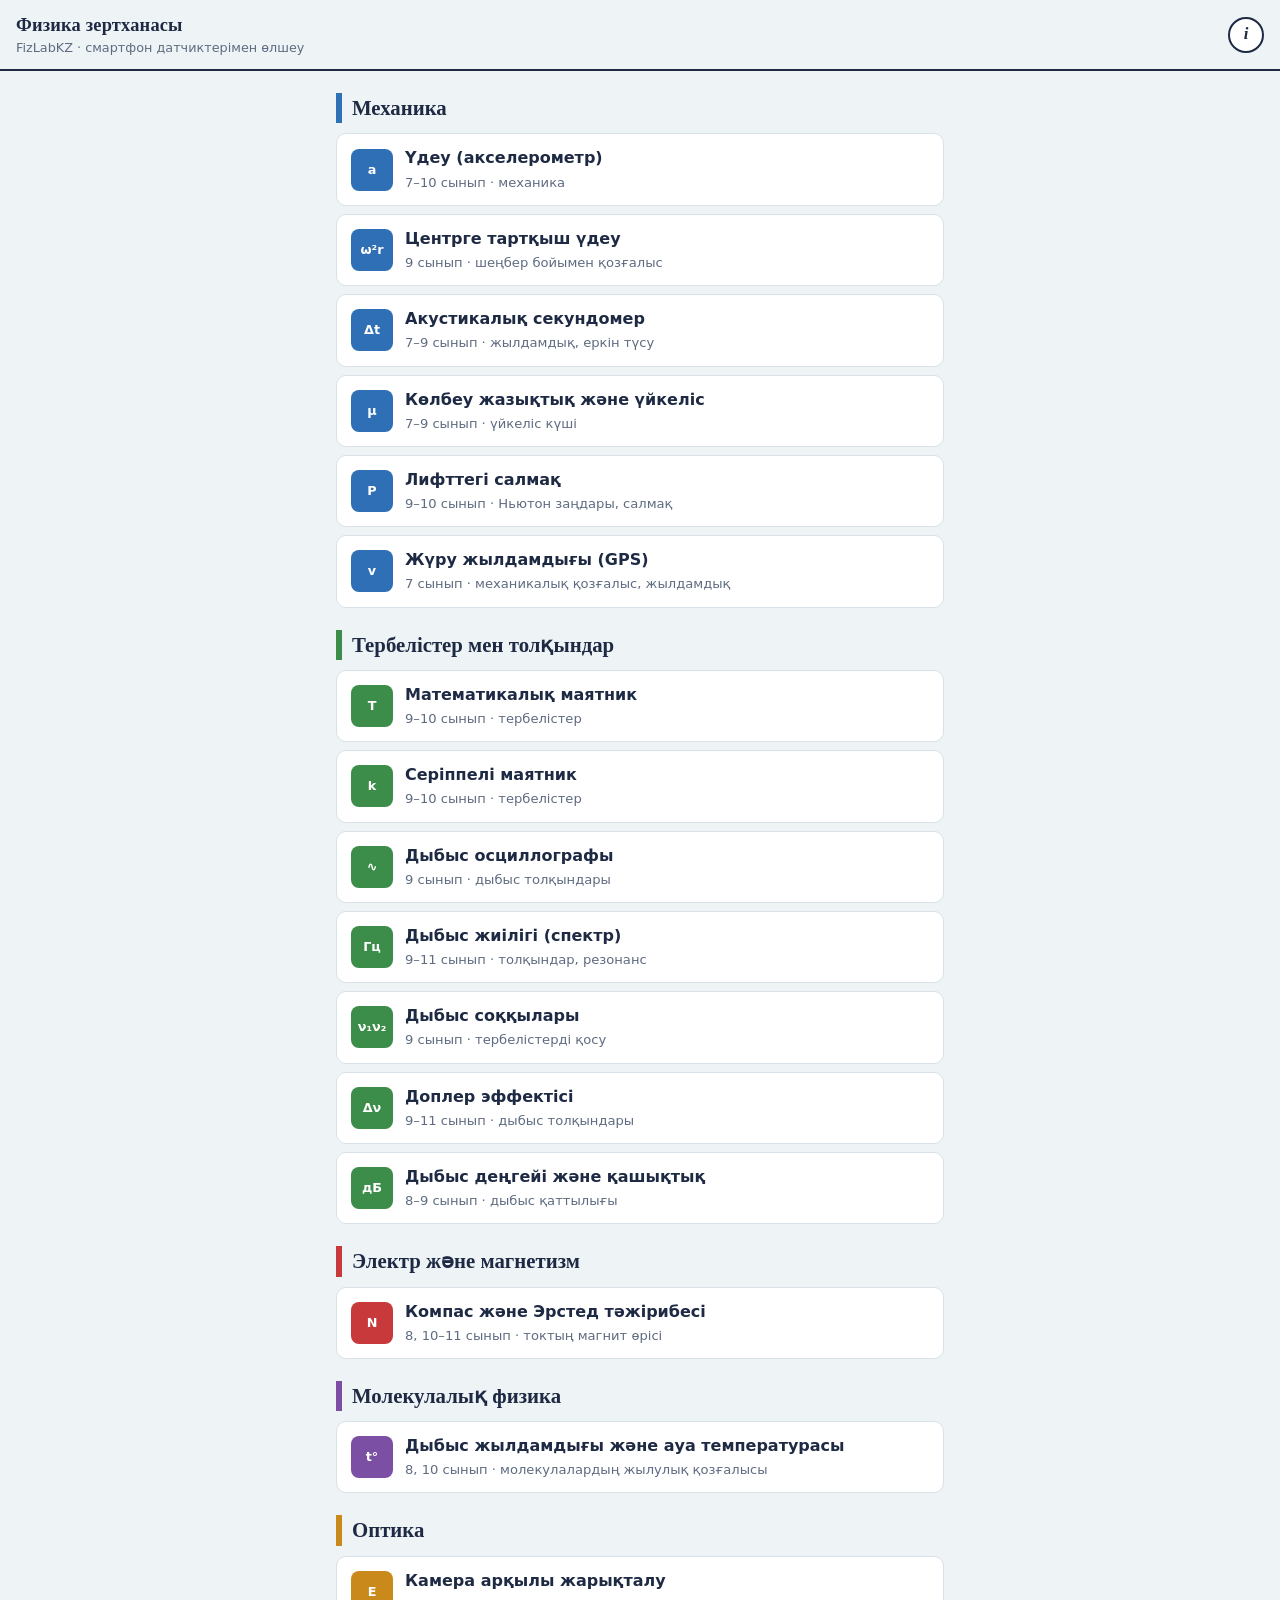
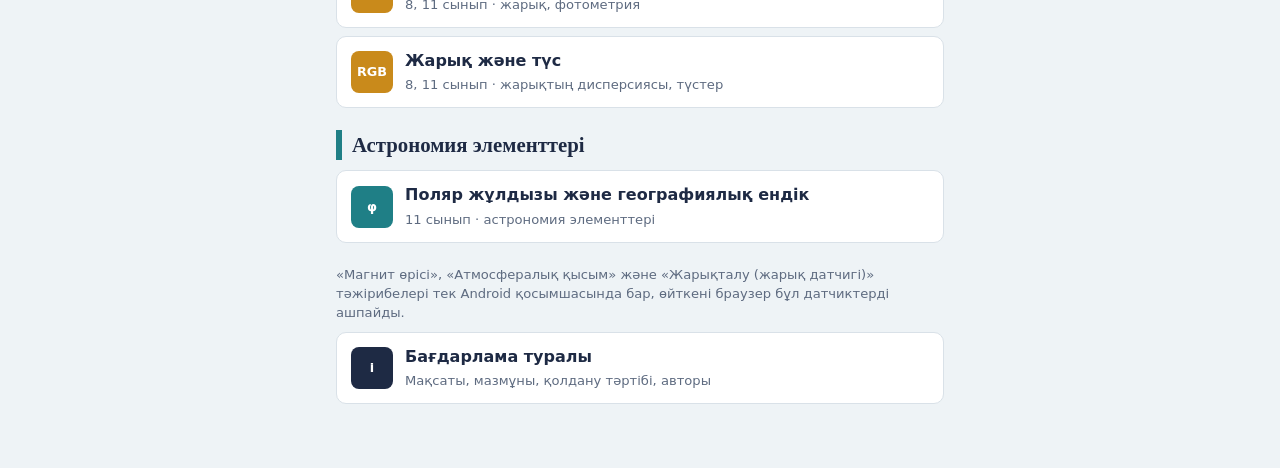
==== commit d0b28866: "FizLabKZ атауы және «Бағдарлама туралы» бөлімі Co-Authored-By: Claude Opus 5.5 <noreply@anthropic.co" ====
--- a/index.html
+++ b/index.html
@@ -28,6 +28,13 @@
 header h1{font-family:"Noto Serif",Georgia,serif;font-size:1.15rem;font-weight:700;letter-spacing:.01em}
 header p{font-size:.8rem;color:var(--muted)}
 #back{display:none;border:2px solid var(--ink);background:var(--sheet);width:40px;height:40px;border-radius:50%;font-size:1.2rem;line-height:1}
+#info{border:2px solid var(--ink);background:var(--sheet);width:36px;height:36px;border-radius:50%;font-family:"Noto Serif",Georgia,serif;font-weight:700;font-style:italic;font-size:1.05rem;line-height:1;flex:0 0 36px}
+.about h2{font-family:"Noto Serif",Georgia,serif;font-size:1.45rem;margin-bottom:4px}
+.about .lead{font-size:.95rem;margin-bottom:12px}
+.about ul{padding-left:20px}
+.author{background:var(--sheet);border:1px solid var(--line);border-left:6px solid var(--blue);border-radius:10px;padding:12px 14px;margin:14px 0}
+.author span{display:block;font-size:.8rem;color:var(--muted)}
+.author b{font-size:1.1rem}
 main{max-width:640px;margin:0 auto;padding:16px}
 
 /* home */
@@ -87,7 +94,8 @@
 <body>
 <header>
   <button id="back" aria-label="Артқа">‹</button>
-  <div><h1 id="htitle">Физика зертханасы</h1><p id="hsub">Qyzyqty Fizika · смартфон датчиктерімен өлшеу</p></div>
+  <div style="flex:1"><h1 id="htitle">Физика зертханасы</h1><p id="hsub">FizLabKZ · смартфон датчиктерімен өлшеу</p></div>
+  <button id="info" aria-label="Бағдарлама туралы">i</button>
 </header>
 <main id="app"></main>
 
@@ -562,13 +570,14 @@
 /* ---------- navigation ---------- */
 let current=null,raf=0;
 function home(){stopCurrent();document.getElementById('back').style.display='none';
-  document.getElementById('htitle').textContent='Физика зертханасы';document.getElementById('hsub').textContent='Qyzyqty Fizika · смартфон датчиктерімен өлшеу';
+  document.getElementById('htitle').textContent='Физика зертханасы';document.getElementById('hsub').textContent='FizLabKZ · смартфон датчиктерімен өлшеу';
   $app.innerHTML='';
   const standalone=window.navigator.standalone||(window.matchMedia&&matchMedia('(display-mode: standalone)').matches);
   if(IS_IOS&&!IN_APP&&!standalone)$app.appendChild(el('div','install','<b>Айфонға орнату</b>Safari-де төмендегі «Бөлісу» батырмасын (⬆) басып, «На экран «Домой»» / «Add to Home Screen» таңдаңыз. Сонда FizLabKZ белгішемен ашылады және интернетсіз жұмыс істейді.'));
   SECTIONS.forEach(s=>{const sec=el('section','sec');sec.style.setProperty('--c',s.c);sec.appendChild(el('h2','',s.name));if(s.note)sec.appendChild(el('p','note',s.note));
     s.items.forEach(id=>{const x=EXP[id];const b=el('button','item',`<div class="ic">${x.icon}</div><div><b>${x.title}</b><span>${x.grade}</span></div>`);b.onclick=()=>open(id,s.c);sec.appendChild(b);});$app.appendChild(sec);});
   if(WEB_NOTE)$app.appendChild(el('p','hint',WEB_NOTE));
+  {const ab=el('button','item','<div class="ic" style="background:#1E2A44">i</div><div><b>Бағдарлама туралы</b><span>Мақсаты, мазмұны, қолдану тәртібі, авторы</span></div>');ab.onclick=about;$app.appendChild(ab);}
   window.scrollTo(0,0);}
 function open(id,color){const x=EXP[id];document.getElementById('back').style.display='block';document.getElementById('htitle').textContent=x.title;document.getElementById('hsub').textContent=x.grade;
   $app.innerHTML='';const root=el('div','exp');root.style.setProperty('--sec',color);$app.appendChild(root);
@@ -586,6 +595,35 @@
 function stopCurrent(){if(current&&current.isOn())current.inst.stop();current=null;}
 function loop(){if(current&&current.inst.frame)current.inst.frame();raf=requestAnimationFrame(loop);}
 document.getElementById('back').onclick=home;
+/* ---------- «Бағдарлама туралы» ---------- */
+function about(){stopCurrent();document.getElementById('back').style.display='block';
+  document.getElementById('htitle').textContent='Бағдарлама туралы';document.getElementById('hsub').textContent='FizLabKZ · анықтама';
+  const n=SECTIONS.reduce((a,s)=>a+s.items.length,0);
+  const list=SECTIONS.map(s=>`<li><b>${s.name}</b> (${s.items.length}): ${s.items.map(id=>EXP[id].title).join('; ')}</li>`).join('');
+  $app.innerHTML=`<div class="about">
+  <h2>FizLabKZ</h2>
+  <p class="lead">FizLabKZ — смартфонның кіріктірілген датчиктері арқылы мектеп физикасы бойынша нақты өлшеу жүргізуге арналған, толығымен қазақ тіліндегі зертхана. Бұл виртуалды зертхана емес: барлық графиктер мен сандар телефонның өз датчиктерінен нақты уақытта алынады.</p>
+  <div class="author"><span>Авторы</span><b>Рүстем Аққұндыз Батырханқызы</b></div>
+  <details open><summary>Мақсаты</summary>
+    <p>Физикалық құбылыстарды тек формула арқылы емес, өлшеу арқылы көрсету және оқушылардың зерттеушілік дағдыларын дамыту. Зертханалық жабдық жетіспейтін мектептерде әр оқушының қалтасындағы смартфон арзан әрі қолжетімді өлшеу құралына айналады.</p>
+    <p>Тәжірибелер жалпы білім беретін мектептің 7–11 сыныптарындағы физика бағдарламасының тақырыптарына сәйкестендірілген.</p></details>
+  <details open><summary>Мазмұны: ${SECTIONS.length} бөлім, ${n} тәжірибе</summary><ul>${list}</ul>
+    <p>Әр тәжірибеде қысқаша теория мен формула, жүргізу тәртібі, нақты уақыттағы график және өлшенген шамалардан есептелген нәтиже (g, k, μ, v, λ, t және т.б.) беріледі.</p></details>
+  <details><summary>Қолданылатын датчиктер</summary>
+    <ul><li>Акселерометр — үдеу, салмақ, көлбеу бұрыш</li><li>Гироскоп — бұрыштық жылдамдық, тербелістер</li><li>Микрофон — дыбыс, жиілік, уақыт аралықтары</li><li>Компас — магнит өрісінің бағыты</li><li>Камера — жарықталу мен түс</li><li>GPS — орын, жол және жылдамдық</li>
+    <li>Android қосымшасында қосымша: магнитометр, жарық датчигі, барометр</li></ul></details>
+  <details><summary>Қалай қолдану керек</summary>
+    <ol><li>Бөлім мен тәжірибені таңдаңыз, «Тәжірибені қалай жүргізу керек» бөлімін оқыңыз.</li><li>«Бастау» батырмасын басып, телефон сұраған рұқсатты (қозғалыс, микрофон, камера, орын) беріңіз.</li><li>Өлшеу жүргізіп, нәтижені жұмыс парағына жазыңыз. Сабақта оқушылар жұпта жұмыс істейді: біреуі өлшейді, екіншісі жазады.</li><li>Кейбір тәжірибелерге (Доплер, соққылар, дыбыс деңгейі) екі телефон керек: біреуі дыбыс шығарады, екіншісі тыңдайды.</li></ol></details>
+  <details><summary>Телефонға орнату</summary>
+    <p><b>Айфон:</b> Safari-де fizlabkz.github.io сайтын ашып, «Бөлісу» (⬆) → «На экран «Домой»» таңдаңыз.</p>
+    <p><b>Андроид:</b> Chrome-да ⋮ мәзірі → «Добавить на главный экран» немесе «Установить приложение».</p>
+    <p>Бір рет ашылған соң бағдарлама интернетсіз жұмыс істейді, сондықтан желісі нашар ауылдық мектептерде де қолдануға болады.</p></details>
+  <details><summary>Шектеулер</summary>
+    <ul><li>Датчиктер жиынтығы телефон моделіне тәуелді: кейбір телефондарда барометр немесе гироскоп болмауы мүмкін.</li><li>Айфонның браузері магнитометр, жарық датчигі мен барометрді ашпайды, сондықтан бұл үш тәжірибе тек Android қосымшасында бар.</li><li>Телефон микрофоны мен камерасы калибрленбеген, сондықтан дыбыс деңгейі мен жарықталу салыстырмалы бірлікпен беріледі.</li></ul></details>
+  <p class="hint">Нұсқа 2.1 · 2026</p></div>`;
+  window.scrollTo(0,0);}
+document.getElementById('info').onclick=about;
+
 home();loop();
 if('serviceWorker' in navigator&&/^https?:$/.test(location.protocol)&&!IN_APP){window.addEventListener('load',()=>{navigator.serviceWorker.register('sw.js').catch(()=>{});});}
 </script>
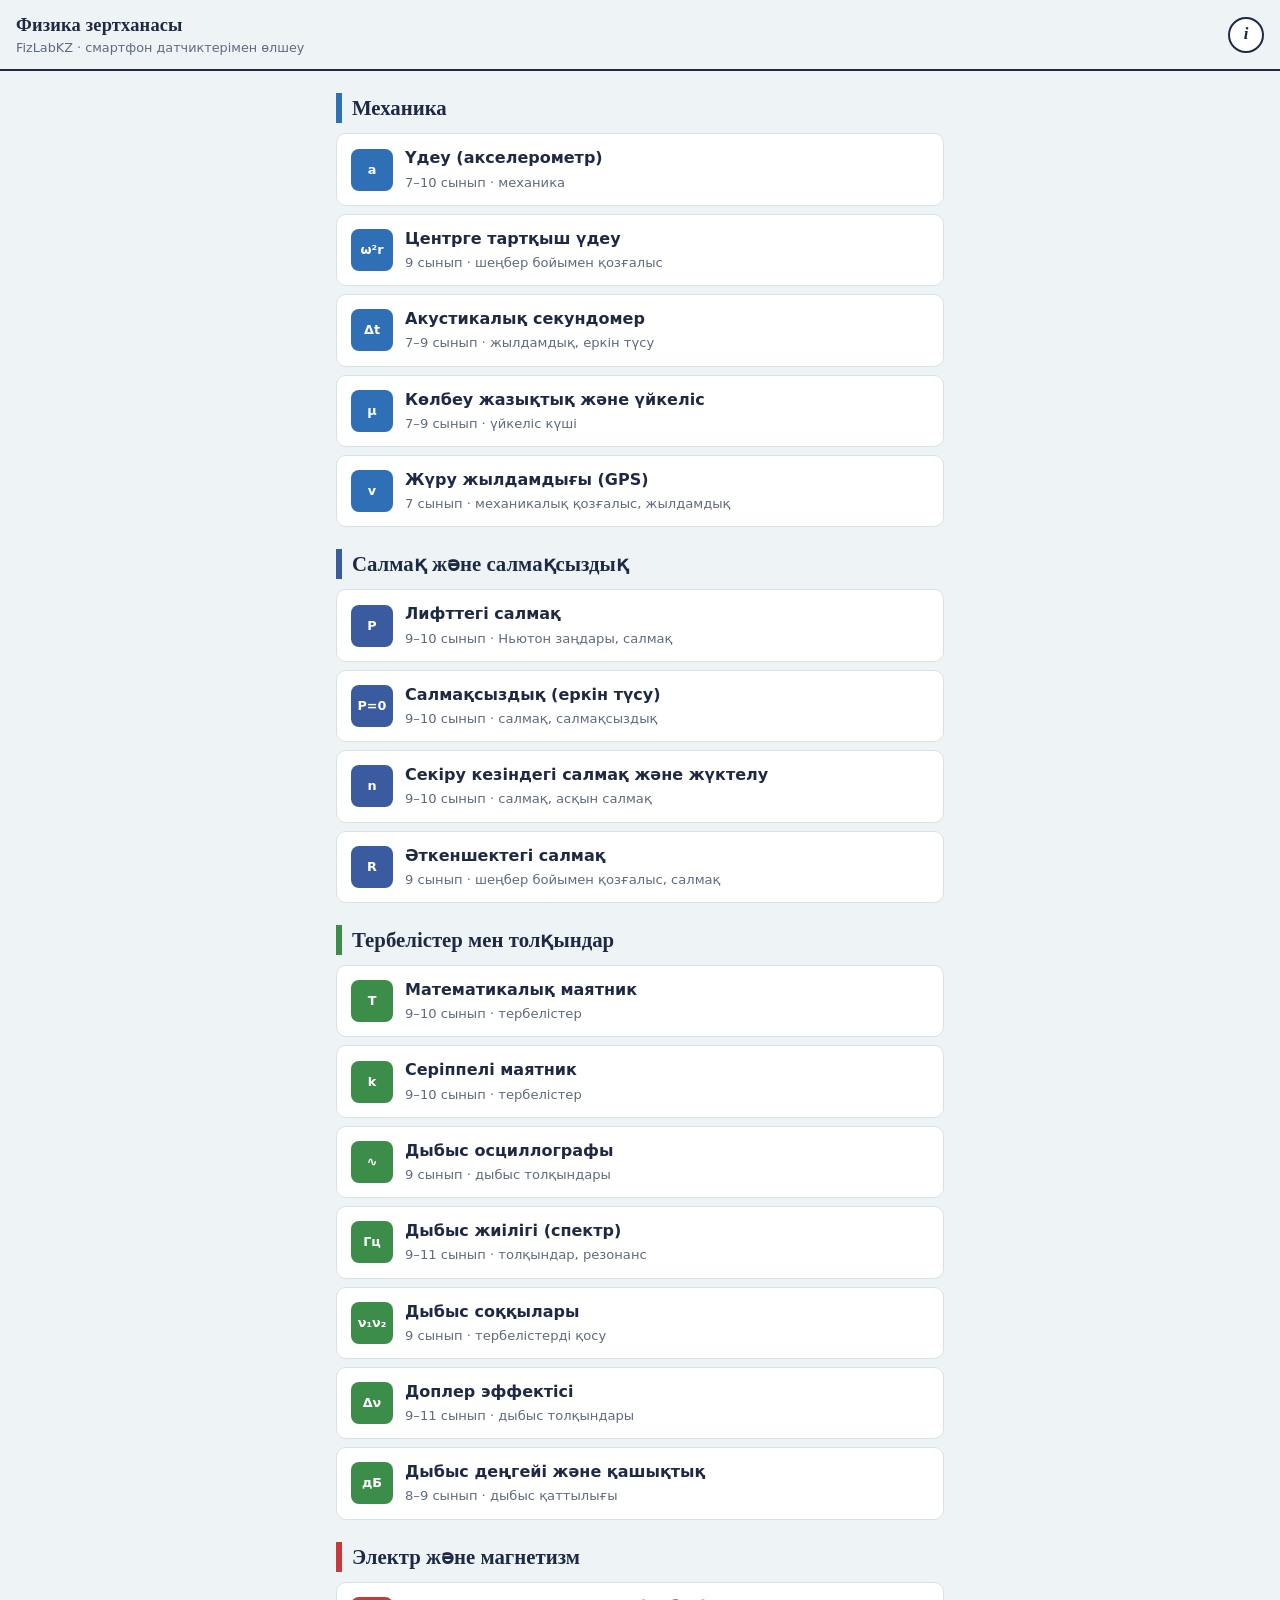
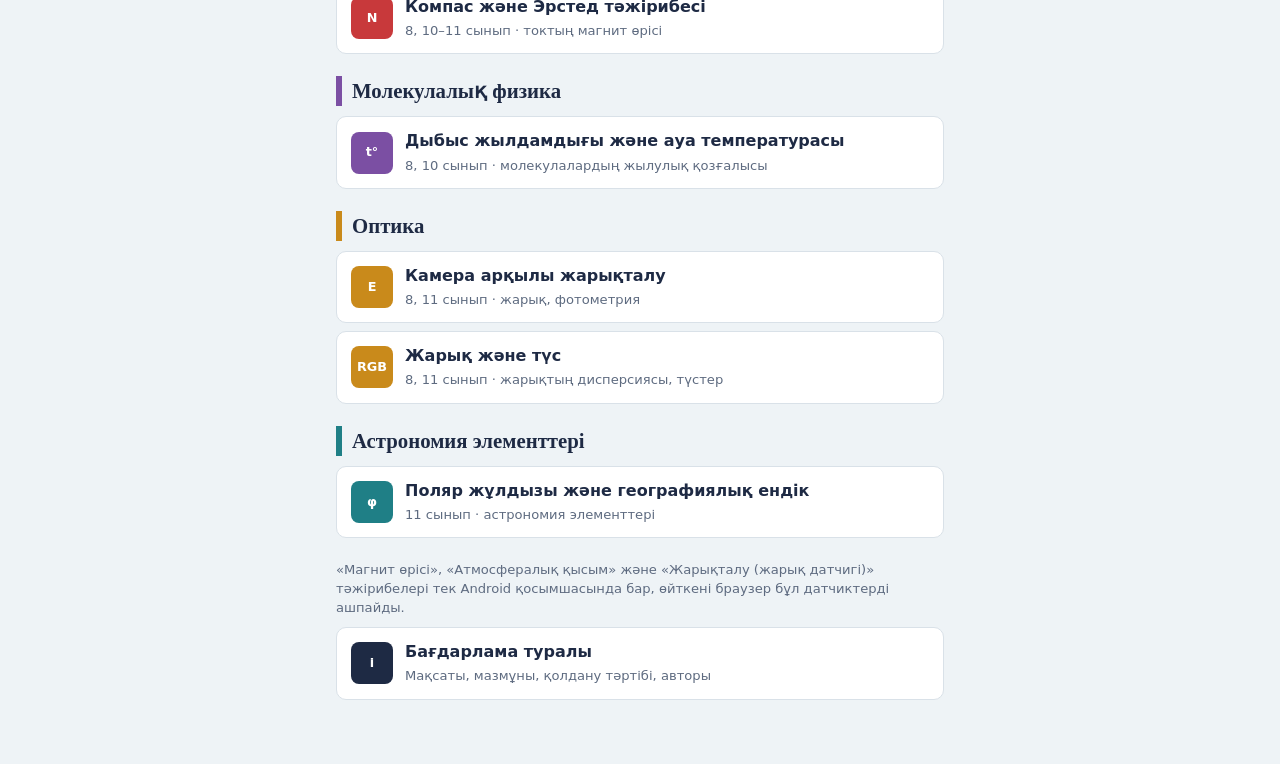
==== commit 28284001: "«Салмақ және салмақсыздық» бөлімі: еркін түсу, секіру, әткеншек Co-Authored-By: Claude Opus 5.5 <nor" ====
--- a/index.html
+++ b/index.html
@@ -556,10 +556,51 @@
     const f=e=>{const a=e.accelerationIncludingGravity;if(!a||a.x==null)return;const v=elevOfTopEdge(a);h=h==null?v:h+(v-h)*.15;set('h',h);if(col)col.push(v);};
     return {motion:1,start(){h=null;return Motion.sub(f);},stop(){Motion.unsub(f);},frame(){}};}};
 
+/* ---------- САЛМАҚ ТАҚЫРЫБЫ (v2.2) ---------- */
+/* еркін ұшу (|a| ≈ 0) аралығын табатын көмекші */
+function FlightDetector(thr,onDone){let t1=null;return {push(t,n){if(n<thr){if(t1==null)t1=t;}else if(t1!=null){const dt=t-t1;t1=null;if(dt>.06&&dt<3)onDone(dt);}},get flying(){return t1!=null;}};}
+
+EXP.freefall={title:'Салмақсыздық (еркін түсу)',grade:'9–10 сынып · салмақ, салмақсыздық',icon:'P=0',
+  theory:'<p>Дене тек ауырлық күшінің әсерімен қозғалғанда (еркін түсу) ол тірекке де, аспаға да әсер етпейді: оның салмағы нөлге тең. Бұл — салмақсыздық. Телефонның акселерометрі салмақты «сезеді», сондықтан еркін түсу кезінде ол |a| ≈ 0 көрсетеді. Жоғары лақтырылған дене де ұшып жүрген бүкіл уақытта (көтерілгенде де, түскенде де) салмақсыз күйде болады.</p><p class="formula">P = m(g − a), еркін түсуде a = g ⇒ P = 0;&nbsp;&nbsp; h = g·t² / 2</p>',
+  steps:['Еденге жастық немесе қалың көрпе қойыңыз. «Бастау» басыңыз: тыныш тұрғанда |a| ≈ 9,8 м/с².','Телефонды жастықтың үстінен 30–50 см биіктіктен құлатыңыз. Графикте |a| нөлге дейін түскен аралық — салмақсыздық.','Қосымша салмақсыздық уақытын t өлшеп, құлау биіктігін h = gt²/2 бойынша есептейді. Оны сызғышпен өлшенген биіктікпен салыстырыңыз.','Телефонды жоғары ақырын лақтырып, қайта ұстап алыңыз: көтерілгенде де салмақсыздық болатынын графиктен көріңіз.'],
+  build(root){const M=numInput(root,'Телефонның массасы m','0.20','кг');
+    const set=readouts(root,[{id:'a',label:'|a| (сезілетін үдеу)',unit:'м/с²',dig:2},{id:'P',label:'Телефонның салмағы P',unit:'Н',big:1,dig:2},{id:'t',label:'Салмақсыздық уақыты t',unit:'с',big:1,dig:3},{id:'h',label:'Құлау биіктігі h = gt²/2',unit:'см',dig:1},{id:'v',label:'Соңғы жылдамдық v = gt',unit:'м/с',dig:2}]);
+    const st=el('div','status');root.appendChild(st);const gr=new Graph(root,[{name:'|a|',color:C.n},{name:'g',color:'#AFC8D8'}],{unit:'м/с²',win:6});const log=logBox(root);
+    const fd=FlightDetector(2.5,dt=>{const h=9.81*dt*dt/2;set('t',dt);set('h',h*100);set('v',9.81*dt);log.add(`t = ${dt.toFixed(3)} с · h = ${(h*100).toFixed(1)} см · v = ${(9.81*dt).toFixed(2)} м/с`);});
+    const f=e=>{const a=e.accelerationIncludingGravity;if(!a||a.x==null)return;const n=Math.hypot(a.x,a.y,a.z),t=performance.now()/1000;fd.push(t,n);set('a',n);set('P',M()*n);
+      st.textContent=fd.flying?'Салмақсыздық!':'';gr.push(t,[n,9.81]);};
+    return {motion:1,start(){gr.clear();return Motion.sub(f);},stop(){Motion.unsub(f);st.textContent='';},frame(){gr.draw();}};}};
+
+EXP.jump={title:'Секіру кезіндегі салмақ және жүктелу',grade:'9–10 сынып · салмақ, асқын салмақ',icon:'n',
+  theory:'<p>Адам секірерде еденді күшпен итереді: осы сәтте оның салмағы артады (асқын салмақ). Ауада ұшып жүргенде салмағы нөлге тең (салмақсыздық), ал жерге қонғанда қайтадан артады. Салмақтың ауырлық күшінен неше есе артық екенін <b>жүктелу</b> n дейді. Ұшу уақытынан секіру биіктігін табуға болады.</p><p class="formula">n = P / (mg) = |a| / g,&nbsp;&nbsp; h = g·t²ұшу / 8</p>',
+  steps:['Өз массаңызды енгізіңіз. Телефонды кеуде тұсында екі қолмен мықтап ұстаңыз немесе қалтаға салыңыз да, «Бастау» басыңыз.','Тік тұрып, бір рет орнында жоғары секіріңіз. Графикте итеру (n > 1), ұшу (n ≈ 0) және қону (n > 1) кезеңдері көрінеді.','Қосымша ең үлкен жүктелуді, ең үлкен салмақты, ұшу уақытын және секіру биіктігін көрсетеді.','Отырып-тұрып көріңіз: тез отырғанда салмақ азаяды, тез тұрғанда артады. Жұмсақ және қатты қонуды салыстырыңыз.'],
+  build(root){const M=numInput(root,'Масса m','50','кг');
+    const set=readouts(root,[{id:'n',label:'Жүктелу n = |a|/g',unit:'',big:1,dig:2},{id:'P',label:'Салмақ P',unit:'Н',dig:0},{id:'nx',label:'n максимум',unit:'',dig:2},{id:'Px',label:'P максимум',unit:'Н',dig:0},{id:'t',label:'Ұшу уақыты',unit:'с',dig:3},{id:'h',label:'Секіру биіктігі h',unit:'см',big:1,dig:1}]);
+    const ctrl=el('div','ctrl');const clr=button(ctrl,'Нөлдеу');root.appendChild(ctrl);
+    const gr=new Graph(root,[{name:'n',color:'#2F6FB5'},{name:'n = 1',color:'#AFC8D8'}],{unit:'',win:6});const log=logBox(root);let nx=0;
+    clr.onclick=()=>{nx=0;set('nx',null);set('Px',null);};
+    const fd=FlightDetector(3,dt=>{if(dt<.15)return;const h=9.81*dt*dt/8;set('t',dt);set('h',h*100);log.add(`ұшу ${dt.toFixed(3)} с · h = ${(h*100).toFixed(1)} см · n макс = ${nx.toFixed(2)}`);});
+    const f=e=>{const a=e.accelerationIncludingGravity;if(!a||a.x==null)return;const m=Math.hypot(a.x,a.y,a.z),t=performance.now()/1000,n=m/9.81;fd.push(t,m);
+      if(n>nx)nx=n;set('n',n);set('P',M()*m);set('nx',nx);set('Px',M()*9.81*nx);gr.push(t,[n,1]);};
+    return {motion:1,start(){nx=0;gr.clear();return Motion.sub(f);},stop(){Motion.unsub(f);},frame(){gr.draw();}};}};
+
+EXP.swing={title:'Әткеншектегі салмақ',grade:'9 сынып · шеңбер бойымен қозғалыс, салмақ',icon:'R',
+  theory:'<p>Әткеншек шеңбер доғасымен қозғалады. Ең төменгі нүктеде центрге тартқыш үдеу жоғары қарай бағытталады, сондықтан әткеншектегі адамның салмағы артады. Шеткі нүктелерде жылдамдық нөлге тең болып, салмақ азаяды. Төменгі нүктедегі салмақтан әткеншектің жылдамдығын табуға болады.</p><p class="formula">P = m(g + v²/R) &nbsp;⇒&nbsp; v = √((|a|макс − g)·R)</p>',
+  steps:['Әткеншек жібінің (шынжырының) ұзындығын R — ілу нүктесінен отырғышқа дейін — өлшеп, енгізіңіз. Массаңызды да енгізіңіз.','Телефонды қалтаға салыңыз немесе тізеңізге мықтап ұстаңыз да, «Бастау» басыңыз.','Әткеншекті тербеңіз. Графикте салмақтың әр тербелісте екі рет (төменгі нүктеде) артатыны көрінеді.','Ең үлкен салмақтан төменгі нүктедегі жылдамдықты есептеңіз. Тербеліс периодын да графиктен бағалаңыз.'],
+  build(root){const R=numInput(root,'Жіптің ұзындығы R','2.0','м'),M=numInput(root,'Масса m','40','кг');
+    const set=readouts(root,[{id:'n',label:'Жүктелу n = |a|/g',unit:'',dig:2},{id:'P',label:'Салмақ P',unit:'Н',dig:0},{id:'Px',label:'Ең үлкен салмақ (төменгі нүкте)',unit:'Н',big:1,dig:0},{id:'Pn',label:'Ең кіші салмақ (шеткі нүкте)',unit:'Н',dig:0},{id:'v',label:'Төменгі нүктедегі жылдамдық v',unit:'м/с',big:1,dig:2},{id:'T',label:'Тербеліс периоды T',unit:'с',dig:2}]);
+    const ctrl=el('div','ctrl');const clr=button(ctrl,'Нөлдеу');root.appendChild(ctrl);const gr=new Graph(root,[{name:'|a|',color:'#2F6FB5'},{name:'g',color:'#AFC8D8'}],{unit:'м/с²',win:10});
+    const P=new Period(.4);let s=null,ax=0,an=1e9;clr.onclick=()=>{ax=0;an=1e9;P.reset();};
+    const f=e=>{const a=e.accelerationIncludingGravity;if(!a||a.x==null)return;const m=Math.hypot(a.x,a.y,a.z),t=performance.now()/1000;s=s==null?m:s+(m-s)*.25;
+      ax=Math.max(ax,s);an=Math.min(an,s);P.push(t,s);set('n',s/9.81);set('P',M()*s);set('Px',M()*ax);set('Pn',M()*an);set('v',ax>9.81?Math.sqrt((ax-9.81)*R()):0);
+      const T=P.T;set('T',T?2*T:null);gr.push(t,[s,9.81]);};
+    return {motion:1,start(){s=null;ax=0;an=1e9;P.reset();gr.clear();return Motion.sub(f);},stop(){Motion.unsub(f);},frame(){gr.draw();}};}};
+
 /* Android қосымшасында (App Inventor) магнитометр, жарық датчигі мен барометр қосылады; браузерде (айфон) олар жоқ */
 const IN_APP=Bridge.ok();
 const SECTIONS=[
-  {name:'Механика',c:'#2F6FB5',items:['acc','centr','watch','incline','lift','gps']},
+  {name:'Механика',c:'#2F6FB5',items:['acc','centr','watch','incline','gps']},
+  {name:'Салмақ және салмақсыздық',c:'#3A5BA0',items:['lift','freefall','jump','swing']},
   {name:'Тербелістер мен толқындар',c:'#3C8D4A',items:['pend','spring','scope','spec','beats','doppler','db']},
   {name:'Электр және магнетизм',c:'#C8393B',items:IN_APP?['mag','compass']:['compass']},
   {name:'Молекулалық физика',c:'#7B4FA3',items:IN_APP?['baro','sndtemp']:['sndtemp']},
@@ -620,7 +661,7 @@
     <p>Бір рет ашылған соң бағдарлама интернетсіз жұмыс істейді, сондықтан желісі нашар ауылдық мектептерде де қолдануға болады.</p></details>
   <details><summary>Шектеулер</summary>
     <ul><li>Датчиктер жиынтығы телефон моделіне тәуелді: кейбір телефондарда барометр немесе гироскоп болмауы мүмкін.</li><li>Айфонның браузері магнитометр, жарық датчигі мен барометрді ашпайды, сондықтан бұл үш тәжірибе тек Android қосымшасында бар.</li><li>Телефон микрофоны мен камерасы калибрленбеген, сондықтан дыбыс деңгейі мен жарықталу салыстырмалы бірлікпен беріледі.</li></ul></details>
-  <p class="hint">Нұсқа 2.1 · 2026</p></div>`;
+  <p class="hint">Нұсқа 2.2 · 2026</p></div>`;
   window.scrollTo(0,0);}
 document.getElementById('info').onclick=about;
 
